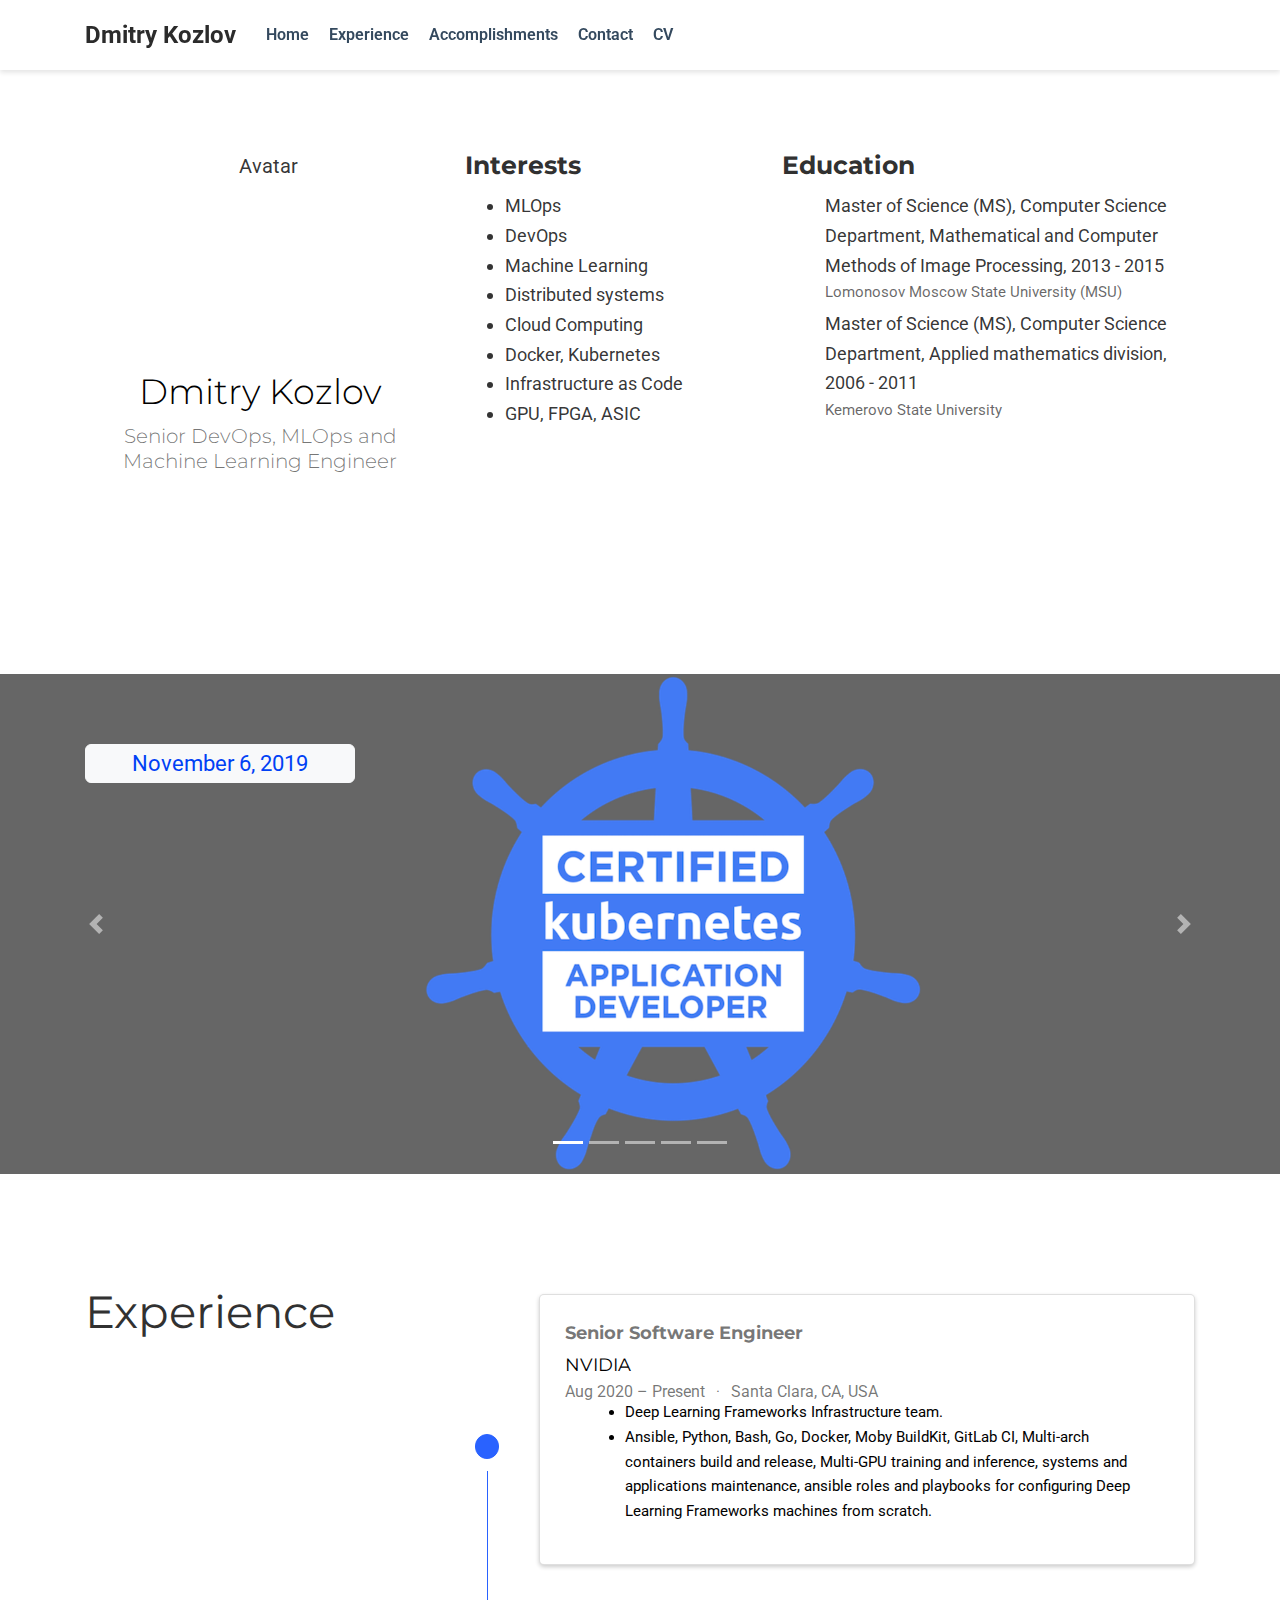
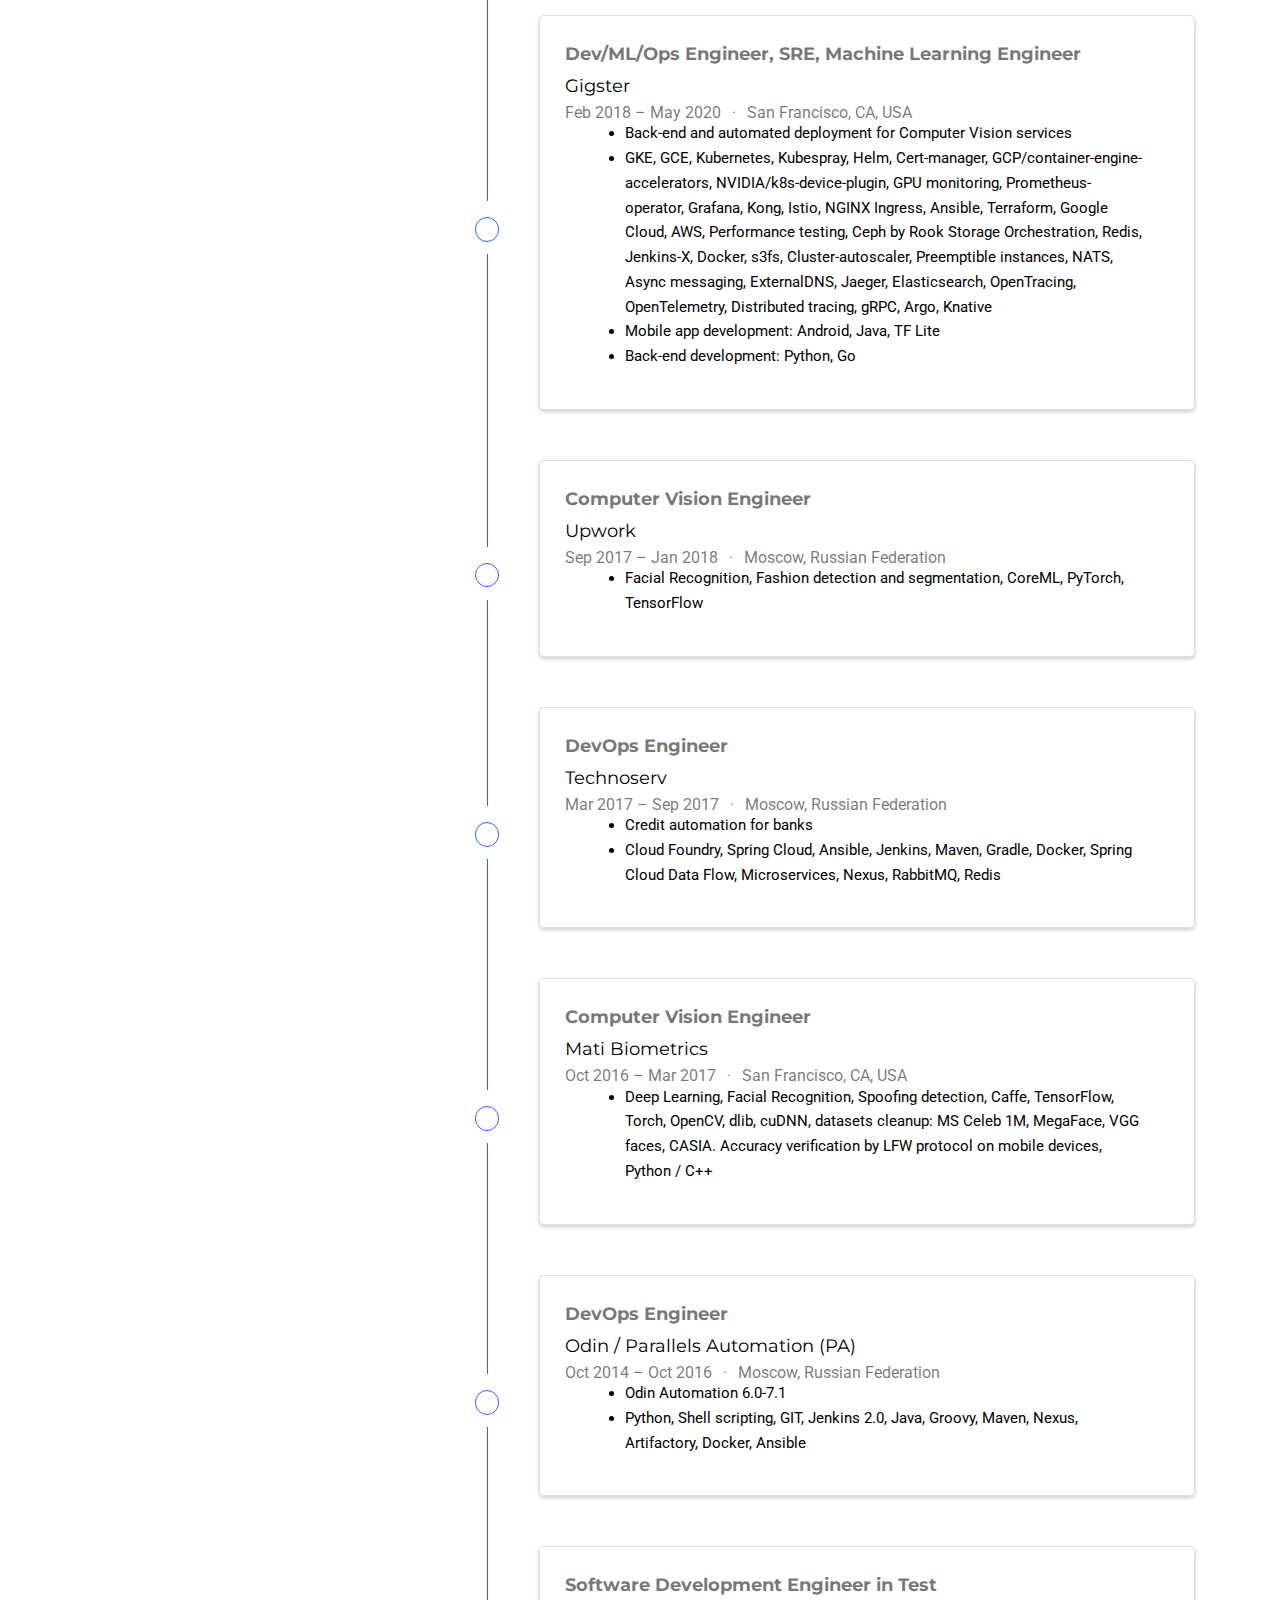
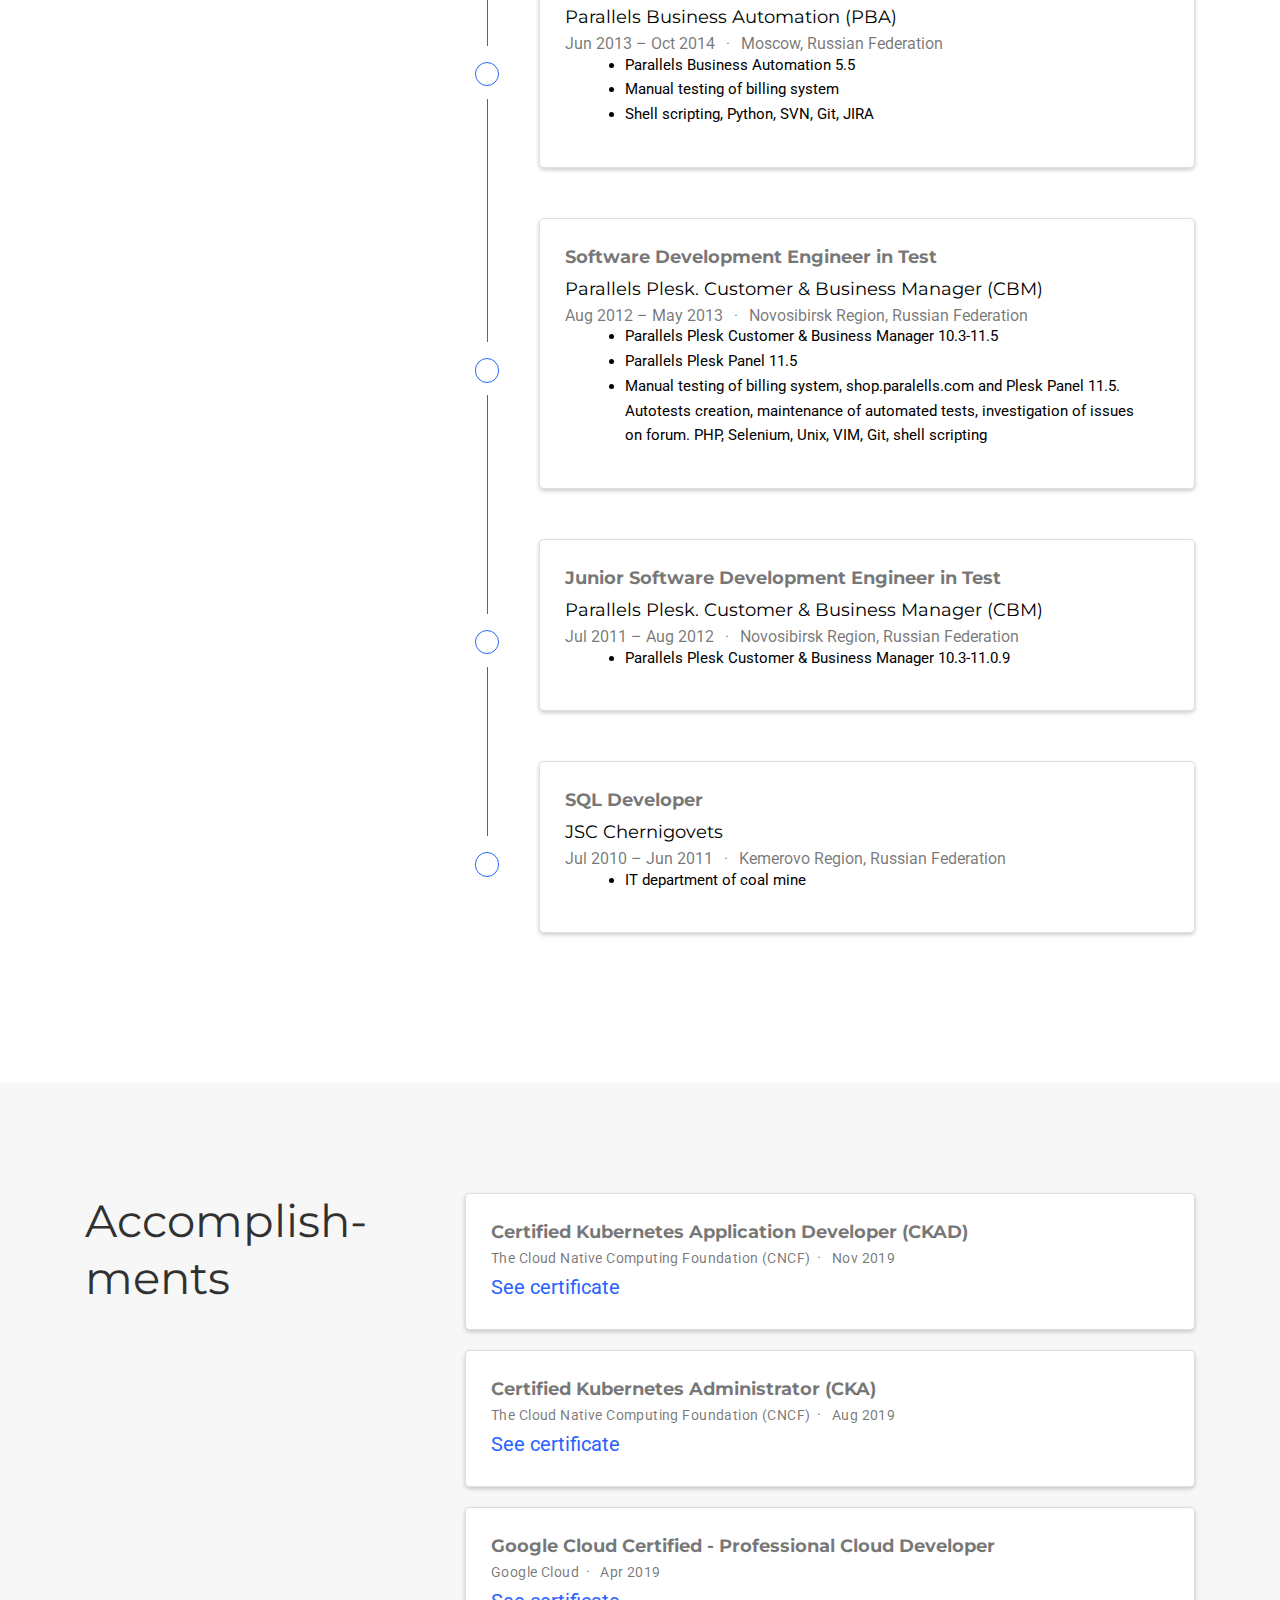
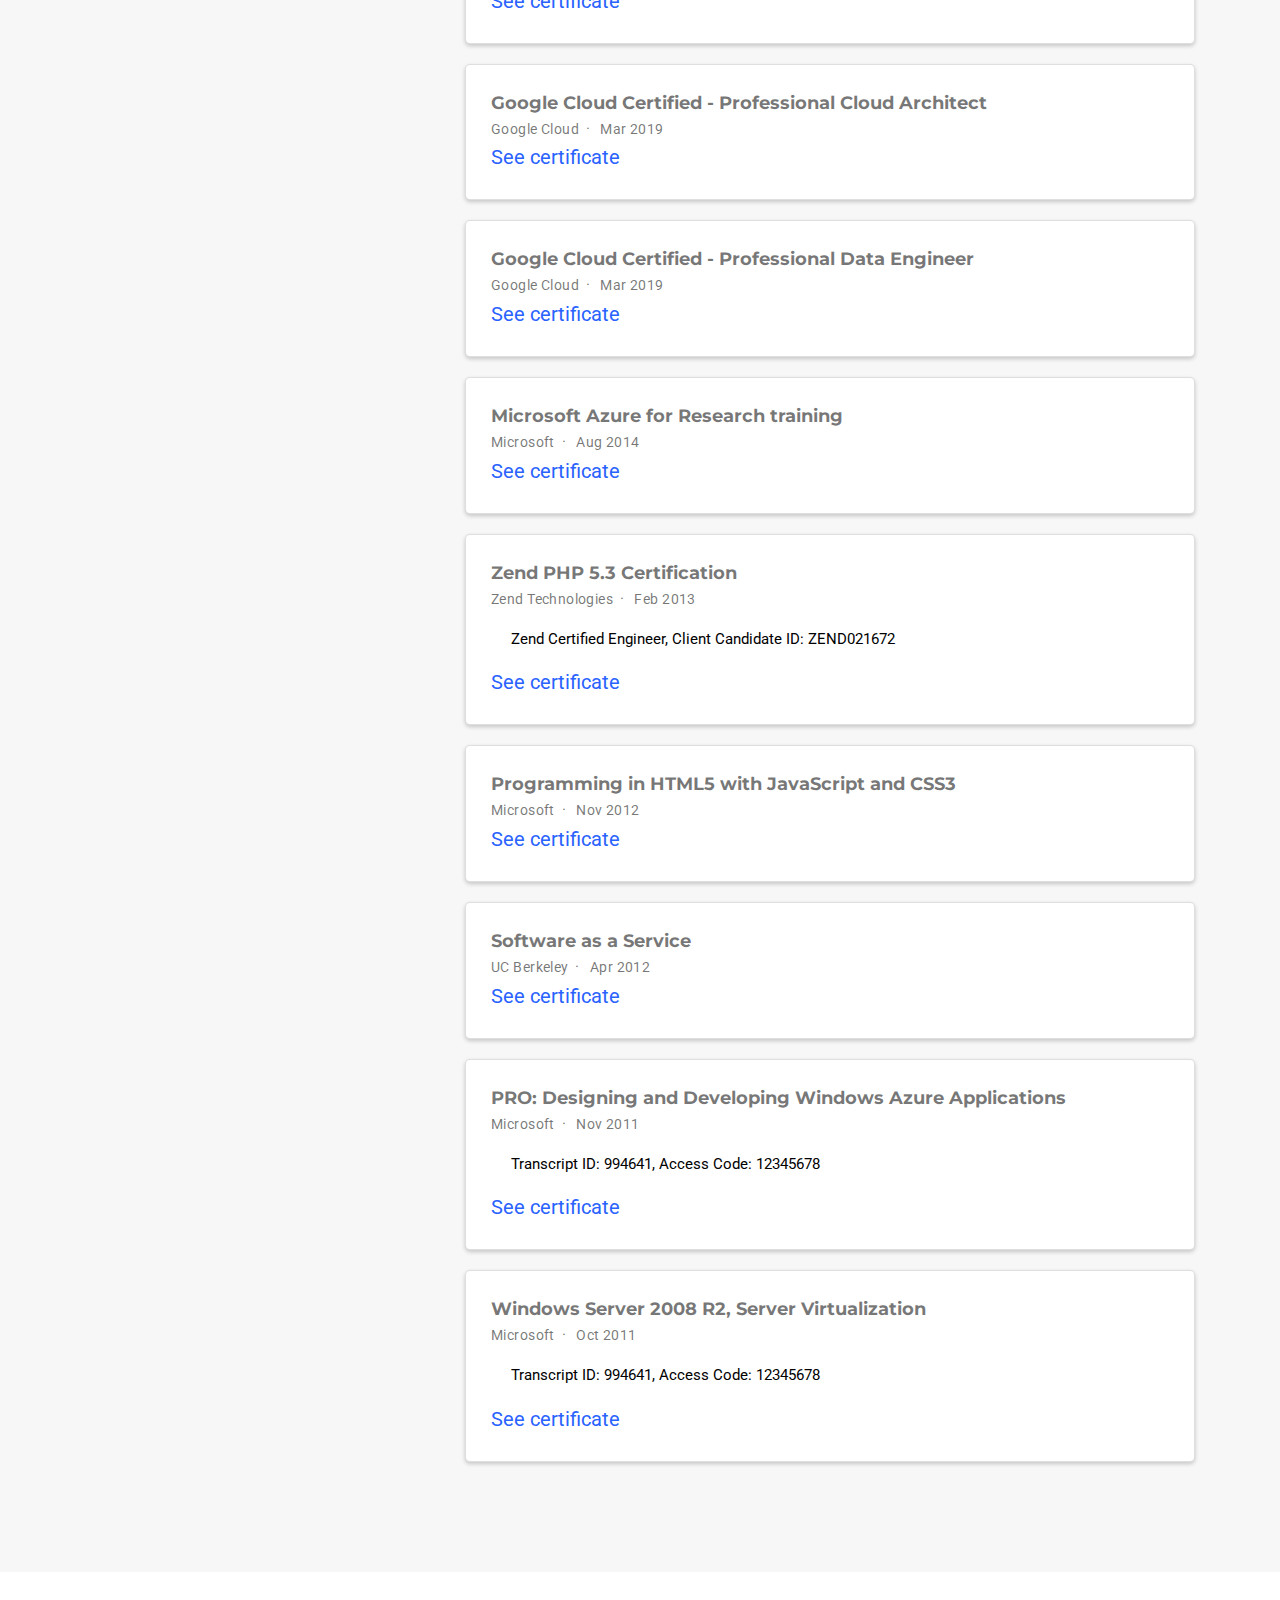
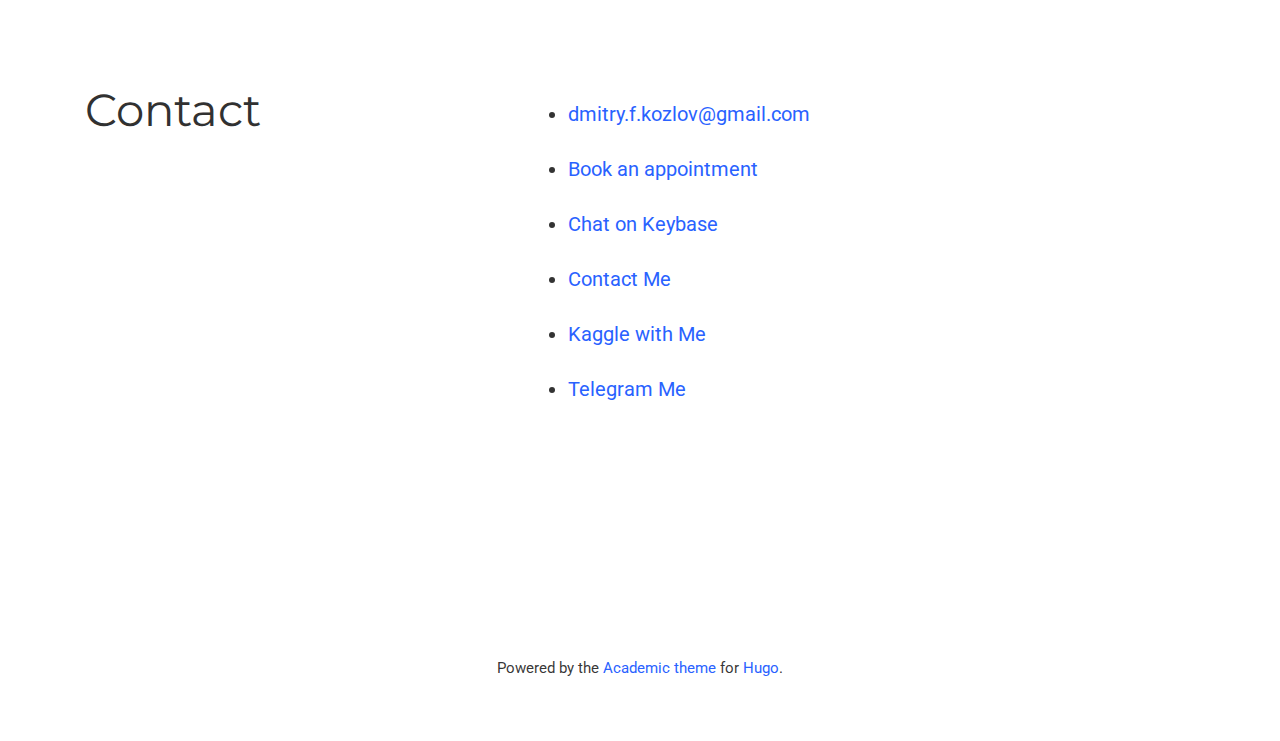
==== index.html @ 2c5ce36e "update experience" ====
<!DOCTYPE html>
<html lang="en-us">

<head>

  <meta charset="utf-8">
  <meta name="viewport" content="width=device-width, initial-scale=1">
  <meta http-equiv="X-UA-Compatible" content="IE=edge">
  <meta name="generator" content="Source Themes Academic 4.3.1">

  

  
  
  
  
  
    
    
    
  
  

  <meta name="author" content="Dmitry Kozlov">

  
  
  
    
  
  <meta name="description" content="Senior DevOps, MLOps and Machine Learning Engineer">

  
  <link rel="alternate" hreflang="en-us" href="/">

  


  

  
  
  
  <meta name="theme-color" content="#2962ff">
  

  
  
  
  
    
    <link rel="stylesheet" href="https://cdnjs.cloudflare.com/ajax/libs/academicons/1.8.6/css/academicons.min.css" integrity="sha256-uFVgMKfistnJAfoCUQigIl+JfUaP47GrRKjf6CTPVmw=" crossorigin="anonymous">
    <link rel="stylesheet" href="https://use.fontawesome.com/releases/v5.6.0/css/all.css" integrity="sha384-aOkxzJ5uQz7WBObEZcHvV5JvRW3TUc2rNPA7pe3AwnsUohiw1Vj2Rgx2KSOkF5+h" crossorigin="anonymous">
    <link rel="stylesheet" href="https://cdnjs.cloudflare.com/ajax/libs/fancybox/3.2.5/jquery.fancybox.min.css" integrity="sha256-ygkqlh3CYSUri3LhQxzdcm0n1EQvH2Y+U5S2idbLtxs=" crossorigin="anonymous">

    
    
    
      
    
    
      
      
        
          <link rel="stylesheet" href="https://cdnjs.cloudflare.com/ajax/libs/highlight.js/9.15.6/styles/github.min.css" crossorigin="anonymous" title="hl-light">
          <link rel="stylesheet" href="https://cdnjs.cloudflare.com/ajax/libs/highlight.js/9.15.6/styles/dracula.min.css" crossorigin="anonymous" title="hl-dark" disabled>
        
      
    

    

    

  

  
  
  <link rel="stylesheet" href="//fonts.googleapis.com/css?family=Montserrat:400,700|Roboto:400,400italic,700|Roboto+Mono">
  

  
  
  
  <link rel="stylesheet" href="/css/academic.min.89663406c3153feaf3899466449f4a3c.css">

  

  
  
    <script>
      window.ga=window.ga||function(){(ga.q=ga.q||[]).push(arguments)};ga.l=+new Date;
      ga('create', 'UA-31383677-1', 'auto');
      
      ga('require', 'eventTracker');
      ga('require', 'outboundLinkTracker');
      ga('require', 'urlChangeTracker');
      ga('send', 'pageview');
    </script>
    <script async src="//www.google-analytics.com/analytics.js"></script>
    
    <script async src="https://cdnjs.cloudflare.com/ajax/libs/autotrack/2.4.1/autotrack.js" integrity="sha512-HUmooslVKj4m6OBu0OgzjXXr+QuFYy/k7eLI5jdeEy/F4RSgMn6XRWRGkFi5IFaFgy7uFTkegp3Z0XnJf3Jq+g==" crossorigin="anonymous"></script>
    
  
  

  
  <link rel="alternate" href="/index.xml" type="application/rss+xml" title="Dmitry Kozlov">
  <link rel="feed" href="/index.xml" type="application/rss+xml" title="Dmitry Kozlov">
  

  <link rel="manifest" href="/site.webmanifest">
  <link rel="icon" type="image/png" href="/img/icon.png">
  <link rel="apple-touch-icon" type="image/png" href="/img/icon-192.png">

  <link rel="canonical" href="/">

  
  
  
  
    
    
  
  <meta property="twitter:card" content="summary">
  
  <meta property="og:site_name" content="Dmitry Kozlov">
  <meta property="og:url" content="/">
  <meta property="og:title" content="Dmitry Kozlov">
  <meta property="og:description" content="Senior DevOps, MLOps and Machine Learning Engineer"><meta property="og:image" content="/img/icon-192.png">
  <meta property="og:locale" content="en-us">
  
  
  

  


  





  <title>Dmitry Kozlov</title>

</head>


<body id="top" data-spy="scroll" data-target="#navbar-main" data-offset="71" >

  <aside class="search-results" id="search">
  <div class="container">
    <section class="search-header">

      <div class="row no-gutters justify-content-between mb-3">
        <div class="col-6">
          <h1>Search</h1>
        </div>
        <div class="col-6 col-search-close">
          <a class="js-search" href="#"><i class="fas fa-times-circle text-muted" aria-hidden="true"></i></a>
        </div>
      </div>

      <div id="search-box">
        
        
        
      </div>

    </section>
    <section class="section-search-results">

      <div id="search-hits">
        
      </div>

    </section>
  </div>
</aside>


  
<nav class="navbar navbar-light fixed-top navbar-expand-lg py-0" id="navbar-main">
  <div class="container">

    
      <a class="navbar-brand" href="/">Dmitry Kozlov</a>
      
      <button type="button" class="navbar-toggler" data-toggle="collapse"
              data-target="#navbar" aria-controls="navbar" aria-expanded="false" aria-label="Toggle navigation">
        <span><i class="fas fa-bars"></i></span>
      </button>
      

    
    <div class="collapse navbar-collapse" id="navbar">

      
      
      <ul class="navbar-nav mr-auto">
        

        

        
        
        
          
        

        
        
        
        
        
        
          
          
          
            
          
          
        

        <li class="nav-item">
          <a class="nav-link " href="/#about" data-target="#about">
            
            <span>Home</span>
            
          </a>
        </li>

        
        

        

        
        
        
          
        

        
        
        
        
        
        
          
          
          
            
          
          
        

        <li class="nav-item">
          <a class="nav-link " href="/#experience" data-target="#experience">
            
            <span>Experience</span>
            
          </a>
        </li>

        
        

        

        
        
        
          
        

        
        
        
        
        
        
          
          
          
            
          
          
        

        <li class="nav-item">
          <a class="nav-link " href="/#accomplishments" data-target="#accomplishments">
            
            <span>Accomplishments</span>
            
          </a>
        </li>

        
        

        

        
        
        
          
        

        
        
        
        
        
        
          
          
          
            
          
          
        

        <li class="nav-item">
          <a class="nav-link " href="/#contact" data-target="#contact">
            
            <span>Contact</span>
            
          </a>
        </li>

        
        

        

        
        
        
          
            
          
        

        
        
        
        
        
        

        <li class="nav-item">
          <a class="nav-link " href="https://www.dropbox.com/s/uanohlviwzz3nmw/Curriculum%20Vitae.docx?dl=0" target="_blank" rel="noopener">
            
            <span>CV</span>
            
          </a>
        </li>

        
        

      
      </ul>
      <ul class="navbar-nav ml-auto">
      

        

        

        

        
        <li class="nav-item">
          <a class="nav-link js-dark-toggle" href="#"><i class="fas fa-moon" aria-hidden="true"></i></a>
        </li>
        

      </ul>

    </div>
  </div>
</nav>


  


<span class="js-widget-page d-none"></span>




  







  
  
  

  

  

  

  

  

  
  

  
  
  

  
  
  
  
  

  
  

  <section id="about" class="home-section wg-about   "  >
    <div class="container">
      




  









<div class="row" itemprop="author" itemscope itemtype="http://schema.org/Person" itemref="person-email">
  <div class="col-12 col-lg-4">
    <div id="profile">

      
      
      <img class="portrait" src="/authors/admin/avatar_hufc3084ccb0b63d8af56f1a48c1be63af_951523_250x250_fill_q90_lanczos_center.jpg" itemprop="image" alt="Avatar">
      

      <div class="portrait-title">
        <h2 itemprop="name">Dmitry Kozlov</h2>
        <h3 itemprop="jobTitle">Senior DevOps, MLOps and Machine Learning Engineer</h3>

        
        <h3 itemprop="worksFor" itemscope itemtype="http://schema.org/Organization">
          
          <span itemprop="name"></span>
          
        </h3>
        
      </div>

      <link itemprop="url" href="">

      <ul class="network-icon" aria-hidden="true">
        
        
        
        
          
        
        
        
        
        
        <li>
          <a itemprop="sameAs" href="mailto:dmitry.f.kozlov@gmail.com" >
            <i class="fas fa-envelope big-icon"></i>
          </a>
        </li>
        
        
        
        
          
        
        
        
        
        
          
        
        <li>
          <a itemprop="sameAs" href="https://www.linkedin.com/in/dfkozlov" target="_blank" rel="noopener">
            <i class="fab fa-linkedin big-icon"></i>
          </a>
        </li>
        
        
        
        
          
        
        
        
        
        
          
        
        <li>
          <a itemprop="sameAs" href="https://www.kaggle.com/dkozlov" target="_blank" rel="noopener">
            <i class="fab fa-kaggle big-icon"></i>
          </a>
        </li>
        
        
        
        
          
        
        
        
        
        
          
        
        <li>
          <a itemprop="sameAs" href="https://github.com/dkozlov" target="_blank" rel="noopener">
            <i class="fab fa-github big-icon"></i>
          </a>
        </li>
        
      </ul>

    </div>
  </div>
  <div class="col-12 col-lg-8" itemprop="description">

    
    

    

    <div class="row">

      
      <div class="col-md-5">
        <h3>Interests</h3>
        <ul class="ul-interests">
          
          <li>MLOps</li>
          
          <li>DevOps</li>
          
          <li>Machine Learning</li>
          
          <li>Distributed systems</li>
          
          <li>Cloud Computing</li>
          
          <li>Docker, Kubernetes</li>
          
          <li>Infrastructure as Code</li>
          
          <li>GPU, FPGA, ASIC</li>
          
        </ul>
      </div>
      

      
      <div class="col-md-7">
        <h3>Education</h3>
        <ul class="ul-edu fa-ul">
          
          <li>
            <i class="fa-li fas fa-graduation-cap"></i>
            <div class="description">
              <p class="course">Master of Science (MS), Computer Science Department, Mathematical and Computer Methods of Image Processing, 2013 - 2015</p>
              <p class="institution">Lomonosov Moscow State University (MSU)</p>
            </div>
          </li>
          
          <li>
            <i class="fa-li fas fa-graduation-cap"></i>
            <div class="description">
              <p class="course">Master of Science (MS), Computer Science Department, Applied mathematics division, 2006 - 2011</p>
              <p class="institution">Kemerovo State University</p>
            </div>
          </li>
          
        </ul>
      </div>
      

    </div>
  </div>
</div>

    </div>
  </section>

  
  
  

  

  

  

  

  

  
  

  
  
  

  
  
  
  
  

  
  
    
    
    
  

  <section id="slider" class="home-section wg-slider    carousel slide"  data-ride="carousel" data-interval="10000">
    
      




<ol class="carousel-indicators">
  
  <li data-target="#slider" data-slide-to="0" class="active"></li>
  
  <li data-target="#slider" data-slide-to="1" ></li>
  
  <li data-target="#slider" data-slide-to="2" ></li>
  
  <li data-target="#slider" data-slide-to="3" ></li>
  
  <li data-target="#slider" data-slide-to="4" ></li>
  
</ol>


<div class="carousel-inner">
  
  <div class="wg-hero dark carousel-item active" style="height: 500px;
    
    background-color: #666;
    
    
    background-image:
    
    url('/img/logo_ckad.png');
    
    ;">
    <div class="container" style="text-align: left;">
        <h1 class="hero-title" itemprop="headline">
          
        </h1>

        

        
        
        
          
        
      
        <p>
          <a href="https://www.dropbox.com/s/iaoe1abzzav3evy/CKAD_Certificate.pdf?dl=0" target="_blank" class="btn btn-light btn-lg">November 6, 2019</a>
        </p>
      </div>
  </div>
  
  <div class="wg-hero dark carousel-item" style="height: 500px;
    
    background-color: #666;
    
    
    background-image:
    
    url('/img/logo_cka.png');
    
    ;">
    <div class="container" style="text-align: left;">
        <h1 class="hero-title" itemprop="headline">
          
        </h1>

        

        
        
        
          
        
      
        <p>
          <a href="https://www.dropbox.com/s/xumg3j7yw1hwy6w/CKA_Certificate.pdf?dl=0" target="_blank" class="btn btn-light btn-lg">August 21, 2019</a>
        </p>
      </div>
  </div>
  
  <div class="wg-hero dark carousel-item" style="height: 500px;
    
    background-color: #666;
    
    
    background-image:
    
    url('/img/1521044380812.png');
    
    ;">
    <div class="container" style="text-align: left;">
        <h1 class="hero-title" itemprop="headline">
          
        </h1>

        

        
        
        
          
        
      
        <p>
          <a href="https://www.credential.net/zpwn1gva" target="_blank" class="btn btn-light btn-lg"><i class="fab fa-google" style="padding-right: 10px;"></i>March 22, 2019</a>
        </p>
      </div>
  </div>
  
  <div class="wg-hero dark carousel-item" style="height: 500px;
    
    background-color: #666;
    
    
    background-image:
    
    url('/img/1521043927706.png');
    
    ;">
    <div class="container" style="text-align: left;">
        <h1 class="hero-title" itemprop="headline">
          
        </h1>

        

        
        
        
          
        
      
        <p>
          <a href="https://www.credential.net/9pef89fm" target="_blank" class="btn btn-light btn-lg"><i class="fab fa-google" style="padding-right: 10px;"></i>March 12, 2019</a>
        </p>
      </div>
  </div>
  
  <div class="wg-hero dark carousel-item" style="height: 500px;
    
    background-color: #666;
    
    
    background-image:
    
    url('/img/1548352102758.png');
    
    ;">
    <div class="container" style="text-align: left;">
        <h1 class="hero-title" itemprop="headline">
          
        </h1>

        

        
        
        
          
        
      
        <p>
          <a href="https://www.credential.net/yts3itxp" target="_blank" class="btn btn-light btn-lg"><i class="fab fa-google" style="padding-right: 10px;"></i>April 22, 2019</a>
        </p>
      </div>
  </div>
  
</div>


<a class="carousel-control-prev" href="#slider" data-slide="prev">
  <span class="carousel-control-prev-icon"></span>
  <span class="sr-only">Previous</span>
</a>
<a class="carousel-control-next" href="#slider" data-slide="next">
  <span class="carousel-control-next-icon"></span>
  <span class="sr-only">Next</span>
</a>

    
  </section>

  
  
  

  

  

  

  

  

  
  

  
  
  

  
  
  
  
  

  
  

  <section id="experience" class="home-section wg-experience   "  >
    <div class="container">
      



<div class="row">
  <div class="col-12 col-lg-4 section-heading">
    <h1>Experience</h1>
    
  </div>
  <div class="col-12 col-lg-8">
    

    
    
    
    <div class="row experience">
      
      <div class="col-auto text-center flex-column d-none d-sm-flex">
        <div class="row h-50">
          <div class="col ">&nbsp;</div>
          <div class="col">&nbsp;</div>
        </div>
        <div class="m-2">
          <span class="badge badge-pill border exp-fill">&nbsp;</span>
        </div>
        <div class="row h-50">
          <div class="col border-right">&nbsp;</div>
          <div class="col">&nbsp;</div>
        </div>
      </div>
      
      <div class="col py-2">
        <div class="card">
          <div class="card-body">
            <h4 class="card-title exp-title text-muted mt-0 mb-1">Senior Software Engineer</h4>
            <h4 class="card-title exp-company text-muted my-0"><a href="https://nvidia.com" target="_blank" rel="noopener">NVIDIA</a></h4>
            <div class="text-muted exp-meta">
              Aug 2020 –
              
                Present
              
              
                <span class="middot-divider"></span>
                <span>Santa Clara, CA, USA</span>
              
            </div>
            <div class="card-text"><ul>
<li>Deep Learning Frameworks Infrastructure team.</li>
<li>Ansible, Python, Bash, Go, Docker, Moby BuildKit, GitLab CI, Multi-arch containers build and release, Multi-GPU training and inference, systems and applications maintenance, ansible roles and playbooks for configuring Deep Learning Frameworks machines from scratch.</li>
</ul>
</div>
          </div>
        </div>
      </div>
    </div>
    
    <div class="row experience">
      
      <div class="col-auto text-center flex-column d-none d-sm-flex">
        <div class="row h-50">
          <div class="col border-right">&nbsp;</div>
          <div class="col">&nbsp;</div>
        </div>
        <div class="m-2">
          <span class="badge badge-pill border ">&nbsp;</span>
        </div>
        <div class="row h-50">
          <div class="col border-right">&nbsp;</div>
          <div class="col">&nbsp;</div>
        </div>
      </div>
      
      <div class="col py-2">
        <div class="card">
          <div class="card-body">
            <h4 class="card-title exp-title text-muted mt-0 mb-1">Dev/ML/Ops Engineer, SRE, Machine Learning Engineer</h4>
            <h4 class="card-title exp-company text-muted my-0"><a href="https://gigster.com" target="_blank" rel="noopener">Gigster</a></h4>
            <div class="text-muted exp-meta">
              Feb 2018 –
              
                May 2020
              
              
                <span class="middot-divider"></span>
                <span>San Francisco, CA, USA</span>
              
            </div>
            <div class="card-text"><ul>
<li>Back-end and automated deployment for Computer Vision services</li>
<li>GKE, GCE, Kubernetes, Kubespray, Helm, Cert-manager, GCP/container-engine-accelerators, NVIDIA/k8s-device-plugin, GPU monitoring, Prometheus-operator, Grafana, Kong, Istio, NGINX Ingress, Ansible, Terraform, Google Cloud, AWS, Performance testing, Ceph by Rook Storage Orchestration, Redis, Jenkins-X, Docker, s3fs, Cluster-autoscaler, Preemptible instances, NATS, Async messaging, ExternalDNS, Jaeger, Elasticsearch, OpenTracing, OpenTelemetry, Distributed tracing, gRPC, Argo, Knative</li>
<li>Mobile app development: Android, Java, TF Lite</li>
<li>Back-end development: Python, Go</li>
</ul>
</div>
          </div>
        </div>
      </div>
    </div>
    
    <div class="row experience">
      
      <div class="col-auto text-center flex-column d-none d-sm-flex">
        <div class="row h-50">
          <div class="col border-right">&nbsp;</div>
          <div class="col">&nbsp;</div>
        </div>
        <div class="m-2">
          <span class="badge badge-pill border ">&nbsp;</span>
        </div>
        <div class="row h-50">
          <div class="col border-right">&nbsp;</div>
          <div class="col">&nbsp;</div>
        </div>
      </div>
      
      <div class="col py-2">
        <div class="card">
          <div class="card-body">
            <h4 class="card-title exp-title text-muted mt-0 mb-1">Computer Vision Engineer</h4>
            <h4 class="card-title exp-company text-muted my-0"><a href="https://upwork.com" target="_blank" rel="noopener">Upwork</a></h4>
            <div class="text-muted exp-meta">
              Sep 2017 –
              
                Jan 2018
              
              
                <span class="middot-divider"></span>
                <span>Moscow, Russian Federation</span>
              
            </div>
            <div class="card-text"><ul>
<li>Facial Recognition, Fashion detection and segmentation, CoreML, PyTorch, TensorFlow</li>
</ul>
</div>
          </div>
        </div>
      </div>
    </div>
    
    <div class="row experience">
      
      <div class="col-auto text-center flex-column d-none d-sm-flex">
        <div class="row h-50">
          <div class="col border-right">&nbsp;</div>
          <div class="col">&nbsp;</div>
        </div>
        <div class="m-2">
          <span class="badge badge-pill border ">&nbsp;</span>
        </div>
        <div class="row h-50">
          <div class="col border-right">&nbsp;</div>
          <div class="col">&nbsp;</div>
        </div>
      </div>
      
      <div class="col py-2">
        <div class="card">
          <div class="card-body">
            <h4 class="card-title exp-title text-muted mt-0 mb-1">DevOps Engineer</h4>
            <h4 class="card-title exp-company text-muted my-0"><a href="https://technoserv.com" target="_blank" rel="noopener">Technoserv</a></h4>
            <div class="text-muted exp-meta">
              Mar 2017 –
              
                Sep 2017
              
              
                <span class="middot-divider"></span>
                <span>Moscow, Russian Federation</span>
              
            </div>
            <div class="card-text"><ul>
<li>Credit automation for banks</li>
<li>Cloud Foundry, Spring Cloud, Ansible, Jenkins, Maven, Gradle, Docker, Spring Cloud Data Flow, Microservices, Nexus, RabbitMQ, Redis</li>
</ul>
</div>
          </div>
        </div>
      </div>
    </div>
    
    <div class="row experience">
      
      <div class="col-auto text-center flex-column d-none d-sm-flex">
        <div class="row h-50">
          <div class="col border-right">&nbsp;</div>
          <div class="col">&nbsp;</div>
        </div>
        <div class="m-2">
          <span class="badge badge-pill border ">&nbsp;</span>
        </div>
        <div class="row h-50">
          <div class="col border-right">&nbsp;</div>
          <div class="col">&nbsp;</div>
        </div>
      </div>
      
      <div class="col py-2">
        <div class="card">
          <div class="card-body">
            <h4 class="card-title exp-title text-muted mt-0 mb-1">Computer Vision Engineer</h4>
            <h4 class="card-title exp-company text-muted my-0"><a href="https://getmati.com" target="_blank" rel="noopener">Mati Biometrics</a></h4>
            <div class="text-muted exp-meta">
              Oct 2016 –
              
                Mar 2017
              
              
                <span class="middot-divider"></span>
                <span>San Francisco, CA, USA</span>
              
            </div>
            <div class="card-text"><ul>
<li>Deep Learning, Facial Recognition, Spoofing detection, Caffe, TensorFlow, Torch, OpenCV, dlib, cuDNN, datasets cleanup: MS Celeb 1M, MegaFace, VGG faces, CASIA. Accuracy verification by LFW protocol on mobile devices, Python / C++</li>
</ul>
</div>
          </div>
        </div>
      </div>
    </div>
    
    <div class="row experience">
      
      <div class="col-auto text-center flex-column d-none d-sm-flex">
        <div class="row h-50">
          <div class="col border-right">&nbsp;</div>
          <div class="col">&nbsp;</div>
        </div>
        <div class="m-2">
          <span class="badge badge-pill border ">&nbsp;</span>
        </div>
        <div class="row h-50">
          <div class="col border-right">&nbsp;</div>
          <div class="col">&nbsp;</div>
        </div>
      </div>
      
      <div class="col py-2">
        <div class="card">
          <div class="card-body">
            <h4 class="card-title exp-title text-muted mt-0 mb-1">DevOps Engineer</h4>
            <h4 class="card-title exp-company text-muted my-0"><a href="https://www.cloudblue.com/odin/" target="_blank" rel="noopener">Odin / Parallels Automation (PA)</a></h4>
            <div class="text-muted exp-meta">
              Oct 2014 –
              
                Oct 2016
              
              
                <span class="middot-divider"></span>
                <span>Moscow, Russian Federation</span>
              
            </div>
            <div class="card-text"><ul>
<li>Odin Automation 6.0-7.1</li>
<li>Python, Shell scripting, GIT, Jenkins 2.0, Java, Groovy, Maven, Nexus, Artifactory, Docker, Ansible</li>
</ul>
</div>
          </div>
        </div>
      </div>
    </div>
    
    <div class="row experience">
      
      <div class="col-auto text-center flex-column d-none d-sm-flex">
        <div class="row h-50">
          <div class="col border-right">&nbsp;</div>
          <div class="col">&nbsp;</div>
        </div>
        <div class="m-2">
          <span class="badge badge-pill border ">&nbsp;</span>
        </div>
        <div class="row h-50">
          <div class="col border-right">&nbsp;</div>
          <div class="col">&nbsp;</div>
        </div>
      </div>
      
      <div class="col py-2">
        <div class="card">
          <div class="card-body">
            <h4 class="card-title exp-title text-muted mt-0 mb-1">Software Development Engineer in Test</h4>
            <h4 class="card-title exp-company text-muted my-0"><a href="https://www.parallels.com" target="_blank" rel="noopener">Parallels Business Automation (PBA)</a></h4>
            <div class="text-muted exp-meta">
              Jun 2013 –
              
                Oct 2014
              
              
                <span class="middot-divider"></span>
                <span>Moscow, Russian Federation</span>
              
            </div>
            <div class="card-text"><ul>
<li>Parallels Business Automation 5.5</li>
<li>Manual testing of billing system</li>
<li>Shell scripting, Python, SVN, Git, JIRA</li>
</ul>
</div>
          </div>
        </div>
      </div>
    </div>
    
    <div class="row experience">
      
      <div class="col-auto text-center flex-column d-none d-sm-flex">
        <div class="row h-50">
          <div class="col border-right">&nbsp;</div>
          <div class="col">&nbsp;</div>
        </div>
        <div class="m-2">
          <span class="badge badge-pill border ">&nbsp;</span>
        </div>
        <div class="row h-50">
          <div class="col border-right">&nbsp;</div>
          <div class="col">&nbsp;</div>
        </div>
      </div>
      
      <div class="col py-2">
        <div class="card">
          <div class="card-body">
            <h4 class="card-title exp-title text-muted mt-0 mb-1">Software Development Engineer in Test</h4>
            <h4 class="card-title exp-company text-muted my-0"><a href="https://www.parallels.com" target="_blank" rel="noopener">Parallels Plesk. Customer &amp; Business Manager (CBM)</a></h4>
            <div class="text-muted exp-meta">
              Aug 2012 –
              
                May 2013
              
              
                <span class="middot-divider"></span>
                <span>Novosibirsk Region, Russian Federation</span>
              
            </div>
            <div class="card-text"><ul>
<li>Parallels Plesk Customer &amp; Business Manager 10.3-11.5</li>
<li>Parallels Plesk Panel 11.5</li>
<li>Manual testing of billing system, shop.paralells.com and Plesk Panel 11.5. Autotests creation, maintenance of automated tests, investigation of issues on forum. PHP, Selenium, Unix, VIM, Git, shell scripting</li>
</ul>
</div>
          </div>
        </div>
      </div>
    </div>
    
    <div class="row experience">
      
      <div class="col-auto text-center flex-column d-none d-sm-flex">
        <div class="row h-50">
          <div class="col border-right">&nbsp;</div>
          <div class="col">&nbsp;</div>
        </div>
        <div class="m-2">
          <span class="badge badge-pill border ">&nbsp;</span>
        </div>
        <div class="row h-50">
          <div class="col border-right">&nbsp;</div>
          <div class="col">&nbsp;</div>
        </div>
      </div>
      
      <div class="col py-2">
        <div class="card">
          <div class="card-body">
            <h4 class="card-title exp-title text-muted mt-0 mb-1">Junior Software Development Engineer in Test</h4>
            <h4 class="card-title exp-company text-muted my-0"><a href="https://www.plesk.com/" target="_blank" rel="noopener">Parallels Plesk. Customer &amp; Business Manager (CBM)</a></h4>
            <div class="text-muted exp-meta">
              Jul 2011 –
              
                Aug 2012
              
              
                <span class="middot-divider"></span>
                <span>Novosibirsk Region, Russian Federation</span>
              
            </div>
            <div class="card-text"><ul>
<li>Parallels Plesk Customer &amp; Business Manager 10.3-11.0.9</li>
</ul>
</div>
          </div>
        </div>
      </div>
    </div>
    
    <div class="row experience">
      
      <div class="col-auto text-center flex-column d-none d-sm-flex">
        <div class="row h-50">
          <div class="col border-right">&nbsp;</div>
          <div class="col">&nbsp;</div>
        </div>
        <div class="m-2">
          <span class="badge badge-pill border ">&nbsp;</span>
        </div>
        <div class="row h-50">
          <div class="col ">&nbsp;</div>
          <div class="col">&nbsp;</div>
        </div>
      </div>
      
      <div class="col py-2">
        <div class="card">
          <div class="card-body">
            <h4 class="card-title exp-title text-muted mt-0 mb-1">SQL Developer</h4>
            <h4 class="card-title exp-company text-muted my-0"><a href="http://sds-ugol.ru" target="_blank" rel="noopener">JSC Chernigovets</a></h4>
            <div class="text-muted exp-meta">
              Jul 2010 –
              
                Jun 2011
              
              
                <span class="middot-divider"></span>
                <span>Kemerovo Region, Russian Federation</span>
              
            </div>
            <div class="card-text"><ul>
<li>IT department of coal mine</li>
</ul>
</div>
          </div>
        </div>
      </div>
    </div>
    
    
  </div>
</div>

    </div>
  </section>

  
  
  

  

  

  

  

  

  
  

  
  
  

  
  
  
  
  

  
  

  <section id="accomplishments" class="home-section wg-accomplishments   "  >
    <div class="container">
      



<div class="row">
  <div class="col-12 col-lg-4 section-heading">
    <h1>Accomplish­ments</h1>
    
  </div>
  <div class="col-12 col-lg-8">
    

    
    
      <div class="card experience course">
        <div class="card-body"><a href="https://training.linuxfoundation.org/certification/certified-kubernetes-application-developer-ckad/" target="_blank" rel="noopener"><h4 class="card-title exp-title text-muted my-0">Certified Kubernetes Application Developer (CKAD)</h4></a><div class="card-subtitle my-0 article-metadata"><a href="https://www.cncf.io" target="_blank" rel="noopener">The Cloud Native Computing Foundation (CNCF)</a><span class="middot-divider"></span>

            Nov 2019
            
          </div>

          

          
            <a class="card-link" href="https://www.youracclaim.com/badges/446400b6-9f4b-4aa5-ac9c-2ee7e31dad13" target="_blank" rel="noopener">
              See certificate
            </a>
          
        </div>
      </div>
    
      <div class="card experience course">
        <div class="card-body"><a href="https://training.linuxfoundation.org/certification/certified-kubernetes-administrator-cka" target="_blank" rel="noopener"><h4 class="card-title exp-title text-muted my-0">Certified Kubernetes Administrator (CKA)</h4></a><div class="card-subtitle my-0 article-metadata"><a href="https://www.cncf.io" target="_blank" rel="noopener">The Cloud Native Computing Foundation (CNCF)</a><span class="middot-divider"></span>

            Aug 2019
            
          </div>

          

          
            <a class="card-link" href="https://www.youracclaim.com/badges/deec8439-5ebd-4af1-84a5-977e3decb509" target="_blank" rel="noopener">
              See certificate
            </a>
          
        </div>
      </div>
    
      <div class="card experience course">
        <div class="card-body"><a href="https://cloud.google.com/certification/cloud-developer" target="_blank" rel="noopener"><h4 class="card-title exp-title text-muted my-0">Google Cloud Certified - Professional Cloud Developer</h4></a><div class="card-subtitle my-0 article-metadata"><a href="https://cloud.google.com/certification" target="_blank" rel="noopener">Google Cloud</a><span class="middot-divider"></span>

            Apr 2019
            
          </div>

          

          
            <a class="card-link" href="https://www.credential.net/yts3itxp" target="_blank" rel="noopener">
              See certificate
            </a>
          
        </div>
      </div>
    
      <div class="card experience course">
        <div class="card-body"><a href="https://cloud.google.com/certification/cloud-architect" target="_blank" rel="noopener"><h4 class="card-title exp-title text-muted my-0">Google Cloud Certified - Professional Cloud Architect</h4></a><div class="card-subtitle my-0 article-metadata"><a href="https://cloud.google.com/certification/" target="_blank" rel="noopener">Google Cloud</a><span class="middot-divider"></span>

            Mar 2019
            
          </div>

          

          
            <a class="card-link" href="https://www.credential.net/zpwn1gva" target="_blank" rel="noopener">
              See certificate
            </a>
          
        </div>
      </div>
    
      <div class="card experience course">
        <div class="card-body"><a href="https://cloud.google.com/certification/data-engineer" target="_blank" rel="noopener"><h4 class="card-title exp-title text-muted my-0">Google Cloud Certified - Professional Data Engineer</h4></a><div class="card-subtitle my-0 article-metadata"><a href="https://cloud.google.com/certification/" target="_blank" rel="noopener">Google Cloud</a><span class="middot-divider"></span>

            Mar 2019
            
          </div>

          

          
            <a class="card-link" href="https://www.credential.net/9pef89fm" target="_blank" rel="noopener">
              See certificate
            </a>
          
        </div>
      </div>
    
      <div class="card experience course">
        <div class="card-body"><a href="http://research.microsoft.com/en-us/projects/azure/training.aspx" target="_blank" rel="noopener"><h4 class="card-title exp-title text-muted my-0">Microsoft Azure for Research training</h4></a><div class="card-subtitle my-0 article-metadata"><a href="https://microsofot.com" target="_blank" rel="noopener">Microsoft</a><span class="middot-divider"></span>

            Aug 2014
            
          </div>

          

          
            <a class="card-link" href="https://www.dropbox.com/s/mmbp1s9p6c007da/MicrosoftAzureForResearch.jpg?dl=0" target="_blank" rel="noopener">
              See certificate
            </a>
          
        </div>
      </div>
    
      <div class="card experience course">
        <div class="card-body"><a href="http://www.zend.com/en/services/certification" target="_blank" rel="noopener"><h4 class="card-title exp-title text-muted my-0">Zend PHP 5.3 Certification</h4></a><div class="card-subtitle my-0 article-metadata"><a href="http://www.zend.com" target="_blank" rel="noopener">Zend Technologies</a><span class="middot-divider"></span>

            Feb 2013
            
          </div>

          
            <div class="card-text">Zend Certified Engineer, Client Candidate ID: ZEND021672</div>
          

          
            <a class="card-link" href="http://www.zend.com/en/yellow-pages/ZEND021672" target="_blank" rel="noopener">
              See certificate
            </a>
          
        </div>
      </div>
    
      <div class="card experience course">
        <div class="card-body"><a href="https://www.microsoft.com/en-us/learning/exam-70-480.aspx" target="_blank" rel="noopener"><h4 class="card-title exp-title text-muted my-0">Programming in HTML5 with JavaScript and CSS3</h4></a><div class="card-subtitle my-0 article-metadata"><a href="https://microsofot.com" target="_blank" rel="noopener">Microsoft</a><span class="middot-divider"></span>

            Nov 2012
            
          </div>

          

          
            <a class="card-link" href="https://www.youracclaim.com/badges/03b5d7e2-80ee-42aa-83de-0132cb7c7cf3" target="_blank" rel="noopener">
              See certificate
            </a>
          
        </div>
      </div>
    
      <div class="card experience course">
        <div class="card-body"><a href="https://www.classcentral.com/course/coursera-software-as-a-service-305" target="_blank" rel="noopener"><h4 class="card-title exp-title text-muted my-0">Software as a Service</h4></a><div class="card-subtitle my-0 article-metadata"><a href="https://www.berkeley.edu" target="_blank" rel="noopener">UC Berkeley</a><span class="middot-divider"></span>

            Apr 2012
            
          </div>

          

          
            <a class="card-link" href="https://www.dropbox.com/s/3f9k8doabv3edct/CourseraSaas.pdf" target="_blank" rel="noopener">
              See certificate
            </a>
          
        </div>
      </div>
    
      <div class="card experience course">
        <div class="card-body"><h4 class="card-title exp-title text-muted my-0">PRO: Designing and Developing Windows Azure Applications</h4><div class="card-subtitle my-0 article-metadata"><a href="https://microsofot.com" target="_blank" rel="noopener">Microsoft</a><span class="middot-divider"></span>

            Nov 2011
            
          </div>

          
            <div class="card-text">Transcript ID: 994641, Access Code: 12345678</div>
          

          
            <a class="card-link" href="https://mcp.microsoft.com/Anonymous/Transcript" target="_blank" rel="noopener">
              See certificate
            </a>
          
        </div>
      </div>
    
      <div class="card experience course">
        <div class="card-body"><h4 class="card-title exp-title text-muted my-0">Windows Server 2008 R2, Server Virtualization</h4><div class="card-subtitle my-0 article-metadata"><a href="https://microsofot.com" target="_blank" rel="noopener">Microsoft</a><span class="middot-divider"></span>

            Oct 2011
            
          </div>

          
            <div class="card-text">Transcript ID: 994641, Access Code: 12345678</div>
          

          
            <a class="card-link" href="https://mcp.microsoft.com/Anonymous/Transcript" target="_blank" rel="noopener">
              See certificate
            </a>
          
        </div>
      </div>
    
    
  </div>
</div>

    </div>
  </section>

  
  
  

  

  

  

  

  

  
  

  
  
  

  
  
  
  
  

  
  

  <section id="contact" class="home-section wg-contact   "  >
    <div class="container">
      




<div class="row contact-widget">
  <div class="col-12 col-lg-4 section-heading">
    <h1>Contact</h1>
    
  </div>
  <div class="col-12 col-lg-8">
    

    

    <ul class="fa-ul" itemscope>

      
      <li>
        <i class="fa-li fas fa-envelope fa-2x" aria-hidden="true"></i>
        <span id="person-email" itemprop="email"><a href="mailto:dmitry.f.kozlov@gmail.com">dmitry.f.kozlov@gmail.com</a></span>
      </li>
      

      

      

      

      
      <li>
        <i class="fa-li fas fa-calendar-check fa-2x" aria-hidden="true"></i>
        <a href="https://calendly.com/dfkozlov" target="_blank" rel="noopener">Book an appointment</a>
      </li>
      

      
      
      
      
      
        
      
      
      
      
      
        
      
      <li>
        <i class="fa-li fab fa-keybase fa-2x" aria-hidden="true"></i>
        <a href="https://keybase.io/dkozlov" target="_blank" rel="noopener">Chat on Keybase</a>
      </li>
      
      
      
      
        
      
      
      
      
      
        
      
      <li>
        <i class="fa-li fab fa-linkedin fa-2x" aria-hidden="true"></i>
        <a href="https://www.linkedin.com/in/dfkozlov/" target="_blank" rel="noopener">Contact Me</a>
      </li>
      
      
      
      
        
      
      
      
      
      
        
      
      <li>
        <i class="fa-li fab fa-kaggle fa-2x" aria-hidden="true"></i>
        <a href="https://www.kaggle.com/dkozlov/" target="_blank" rel="noopener">Kaggle with Me</a>
      </li>
      
      
      
      
        
      
      
      
      
      
        
      
      <li>
        <i class="fa-li fab fa-telegram fa-2x" aria-hidden="true"></i>
        <a href="https://telegram.me/dfkozlov" target="_blank" rel="noopener">Telegram Me</a>
      </li>
      

    </ul>

    

  </div>
</div>

    </div>
  </section>



      

    
    

    
    
    
      <script src="https://cdnjs.cloudflare.com/ajax/libs/jquery/3.4.1/jquery.min.js" integrity="sha256-CSXorXvZcTkaix6Yvo6HppcZGetbYMGWSFlBw8HfCJo=" crossorigin="anonymous"></script>
      <script src="https://cdnjs.cloudflare.com/ajax/libs/jquery.imagesloaded/4.1.4/imagesloaded.pkgd.min.js" integrity="sha256-lqvxZrPLtfffUl2G/e7szqSvPBILGbwmsGE1MKlOi0Q=" crossorigin="anonymous"></script>
      <script src="https://cdnjs.cloudflare.com/ajax/libs/jquery.isotope/3.0.6/isotope.pkgd.min.js" integrity="sha256-CBrpuqrMhXwcLLUd5tvQ4euBHCdh7wGlDfNz8vbu/iI=" crossorigin="anonymous"></script>
      <script src="https://cdnjs.cloudflare.com/ajax/libs/fancybox/3.2.5/jquery.fancybox.min.js" integrity="sha256-X5PoE3KU5l+JcX+w09p/wHl9AzK333C4hJ2I9S5mD4M=" crossorigin="anonymous"></script>

      

      
        
        <script src="https://cdnjs.cloudflare.com/ajax/libs/highlight.js/9.15.6/highlight.min.js" integrity="sha256-aYTdUrn6Ow1DDgh5JTc3aDGnnju48y/1c8s1dgkYPQ8=" crossorigin="anonymous"></script>
        
      

      
      
    

    
    

    
    
    

    
    
    <script>hljs.initHighlightingOnLoad();</script>
    

    

    
    

    

    
    

    
    

    
    
    
    
    
    
    
    
    
    
    
    
    <script src="/js/academic.min.5d4a46448d9022f241207d1a5defc291.js"></script>

    






  
  <div class="container">
    <footer class="site-footer">
  

  <p class="powered-by">
    

    Powered by the
    <a href="https://sourcethemes.com/academic/" target="_blank" rel="noopener">Academic theme</a> for
    <a href="https://gohugo.io" target="_blank" rel="noopener">Hugo</a>.

    
    <span class="float-right" aria-hidden="true">
      <a href="#" id="back_to_top">
        <span class="button_icon">
          <i class="fas fa-chevron-up fa-2x"></i>
        </span>
      </a>
    </span>
    
  </p>
</footer>

  </div>
  

  
<div id="modal" class="modal fade" role="dialog">
  <div class="modal-dialog">
    <div class="modal-content">
      <div class="modal-header">
        <h5 class="modal-title">Cite</h5>
        <button type="button" class="close" data-dismiss="modal" aria-label="Close">
          <span aria-hidden="true">&times;</span>
        </button>
      </div>
      <div class="modal-body">
        <pre><code class="tex hljs"></code></pre>
      </div>
      <div class="modal-footer">
        <a class="btn btn-outline-primary my-1 js-copy-cite" href="#" target="_blank">
          <i class="fas fa-copy"></i> Copy
        </a>
        <a class="btn btn-outline-primary my-1 js-download-cite" href="#" target="_blank">
          <i class="fas fa-download"></i> Download
        </a>
        <div id="modal-error"></div>
      </div>
    </div>
  </div>
</div>

</body>
</html>
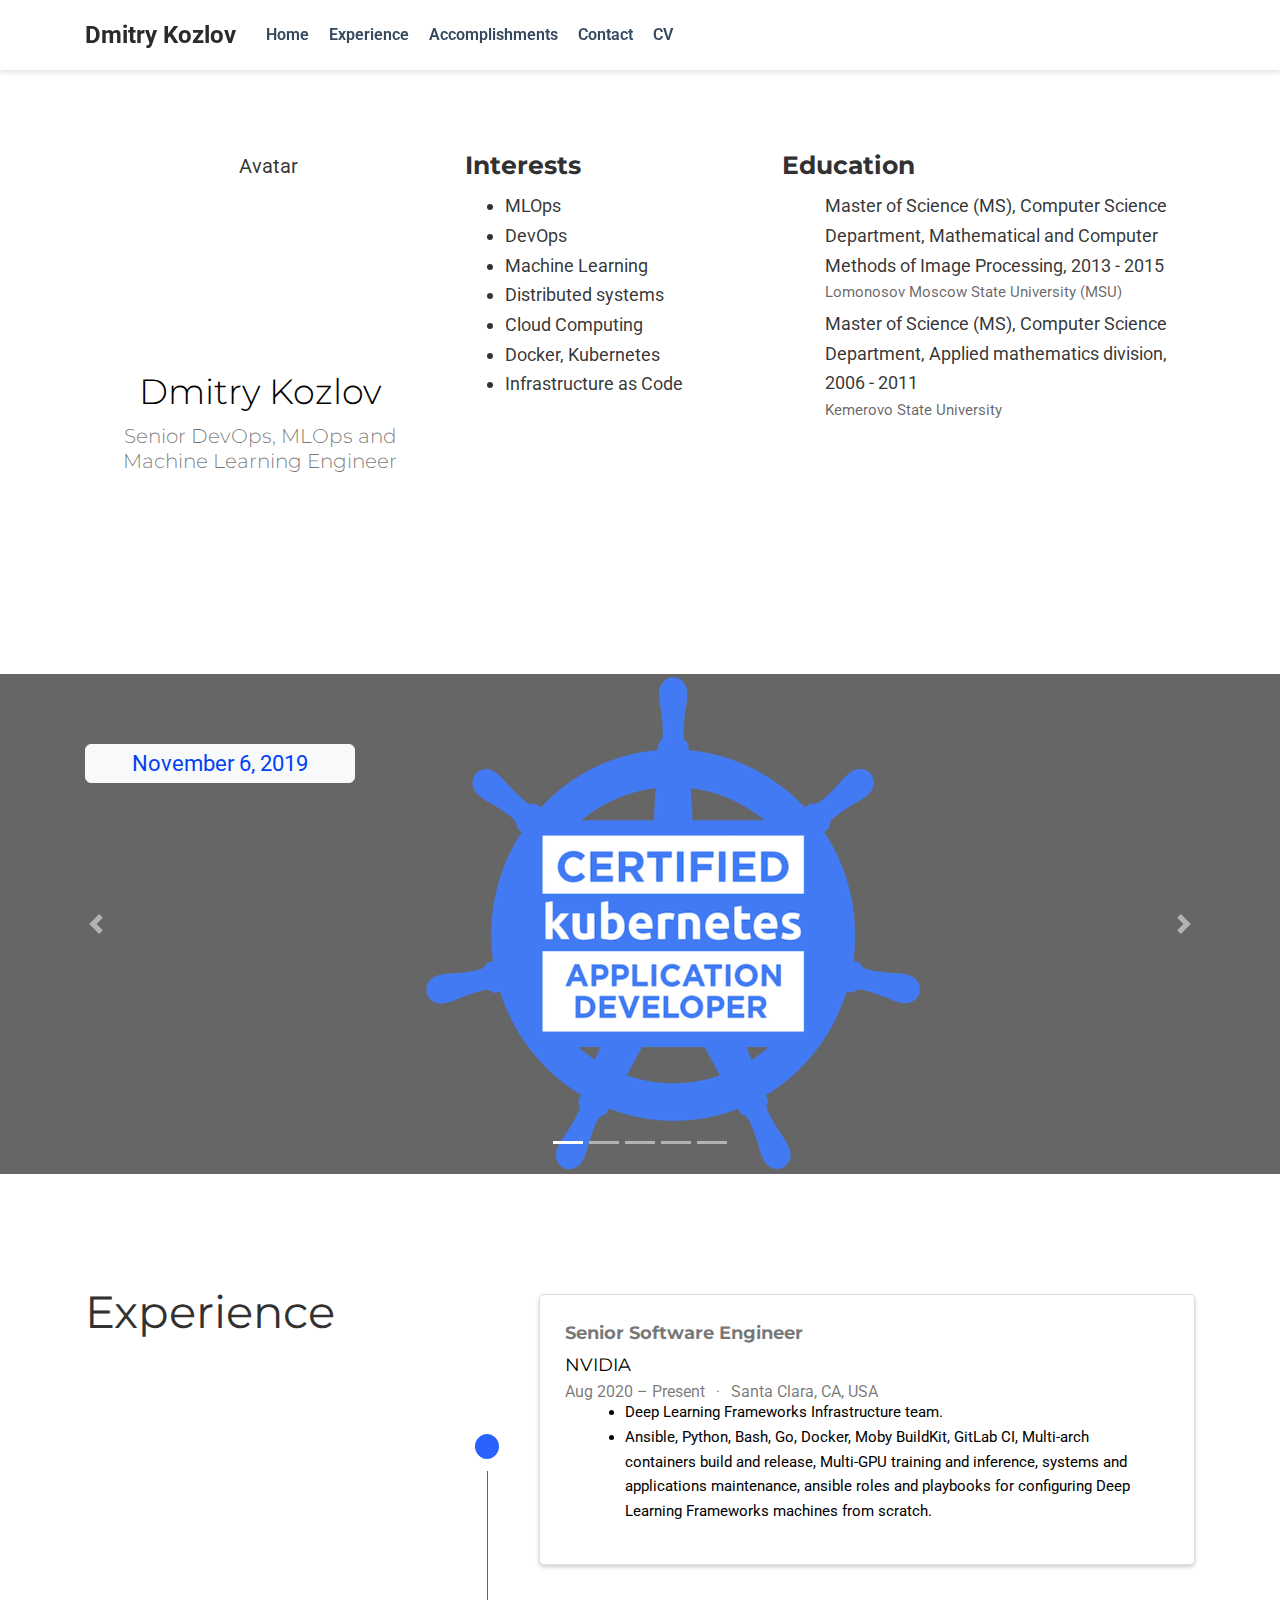
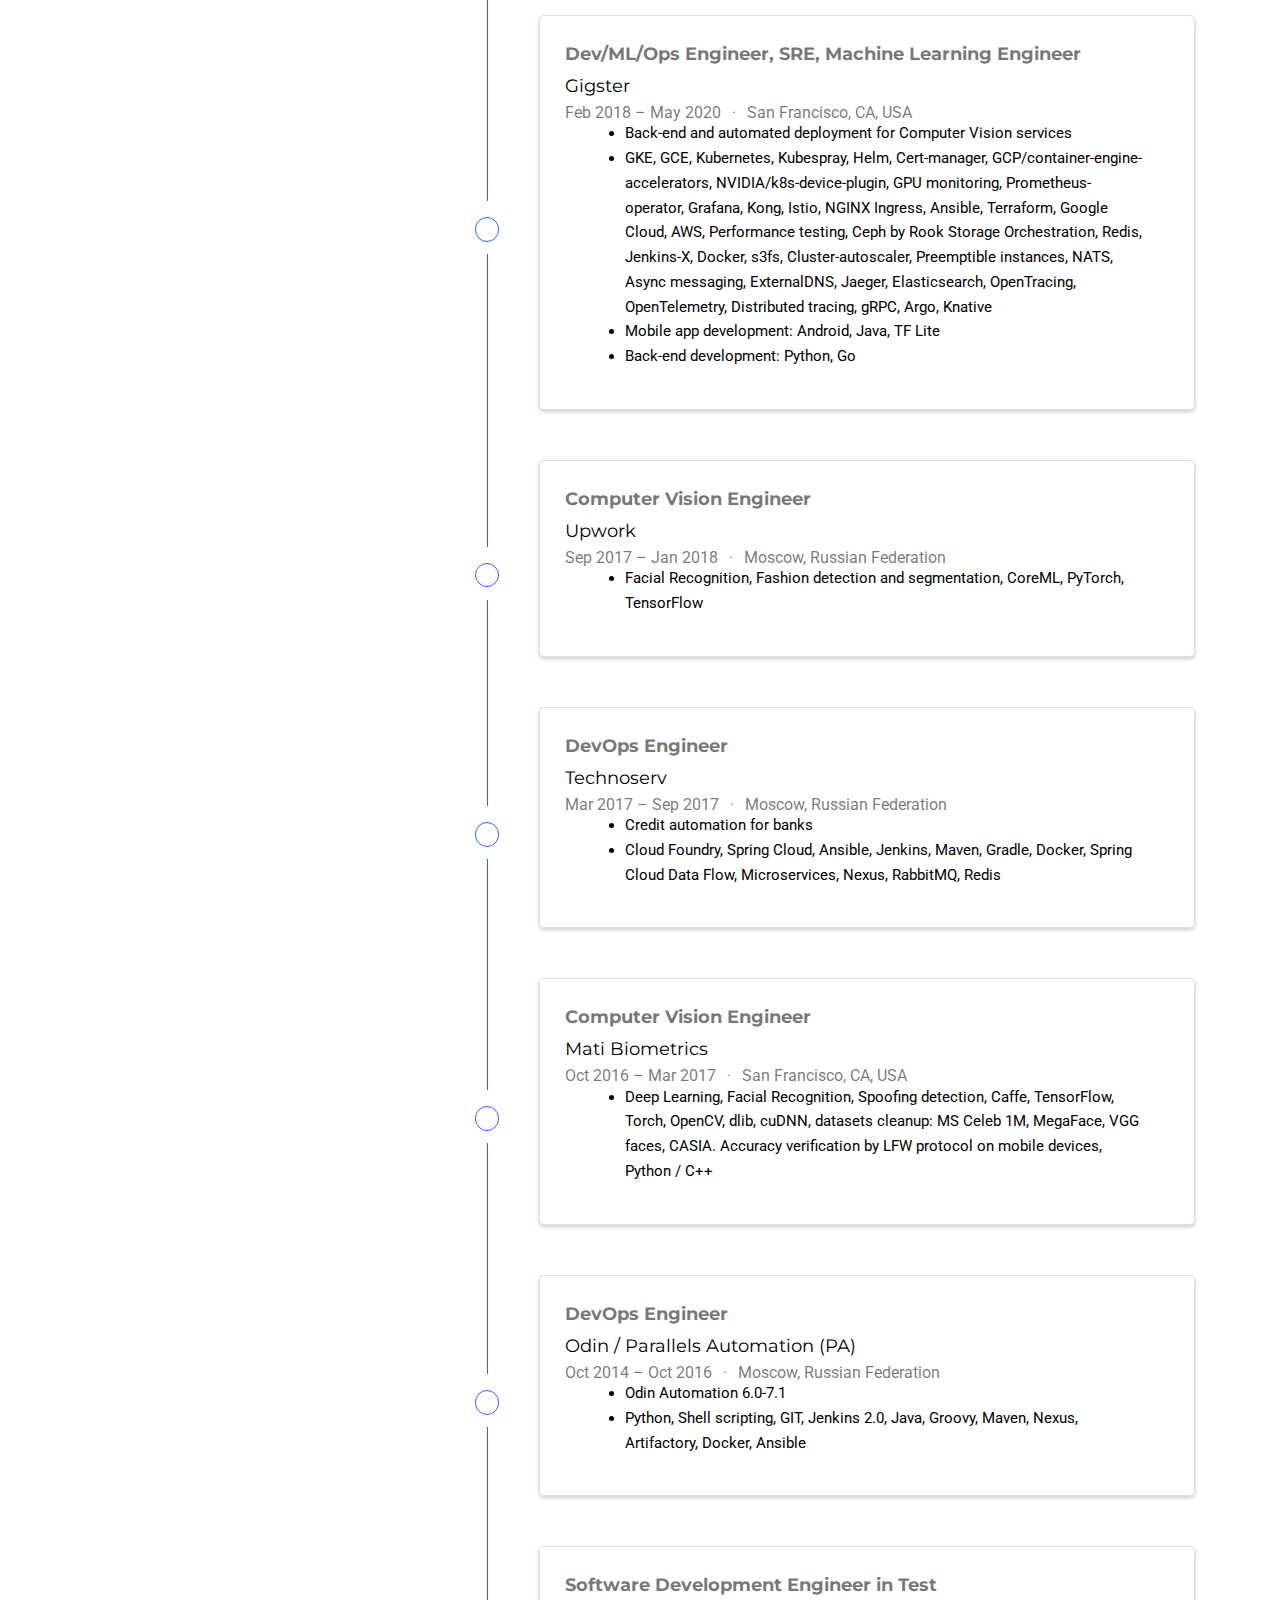
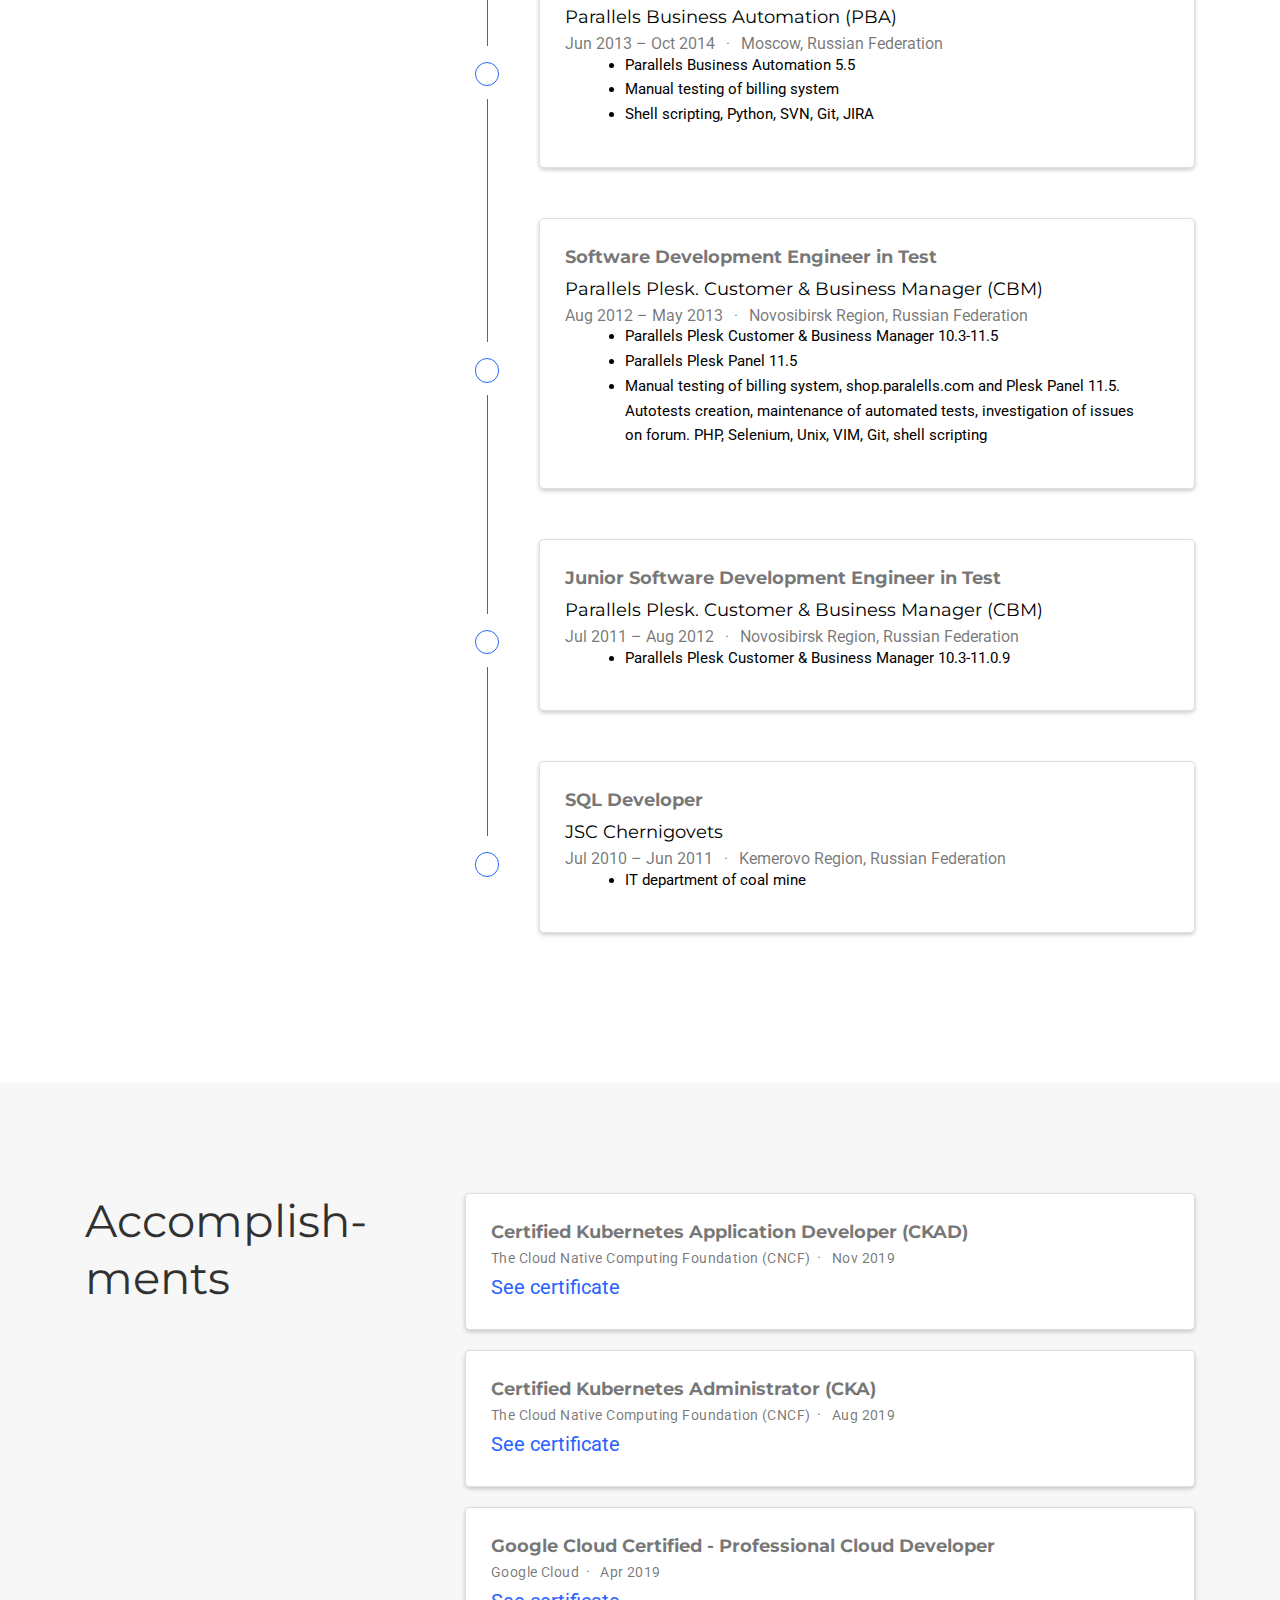
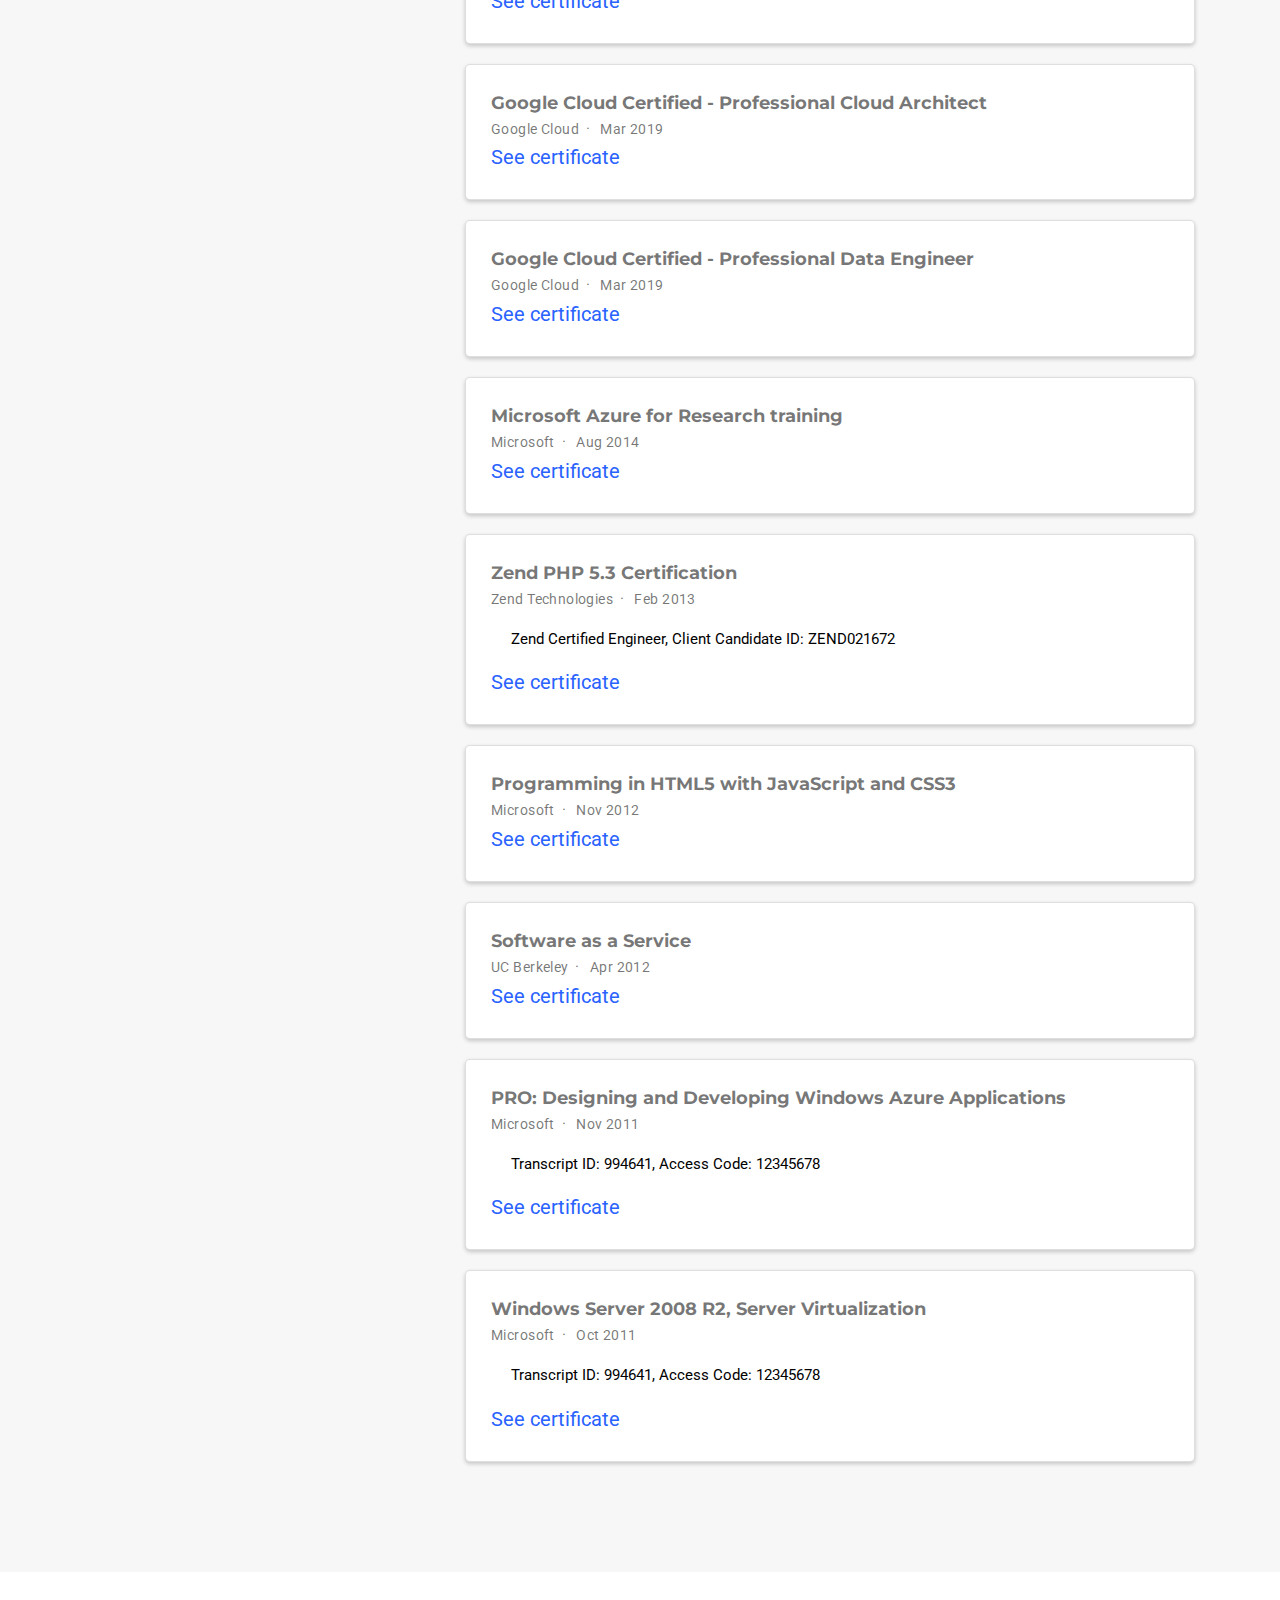
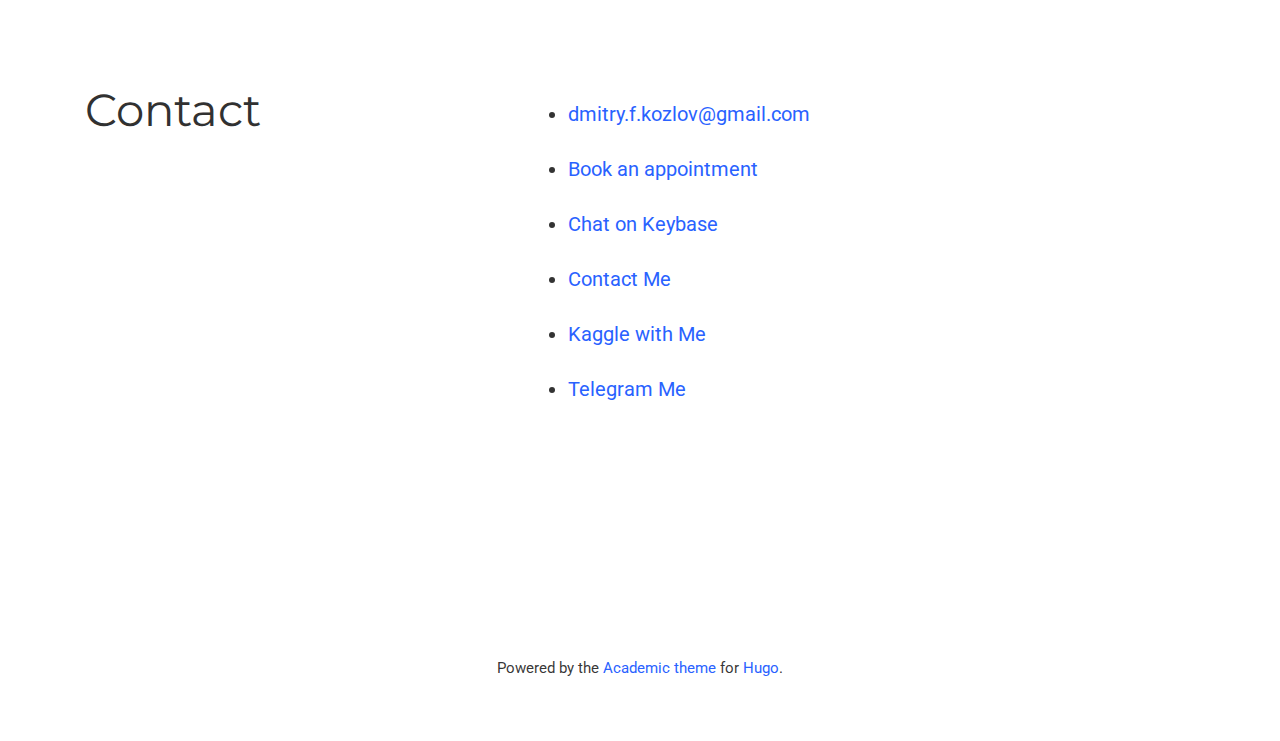
==== commit 02fa1073: "update" ====
--- a/index.html
+++ b/index.html
@@ -571,8 +571,6 @@
           <li>Docker, Kubernetes</li>
           
           <li>Infrastructure as Code</li>
-          
-          <li>GPU, FPGA, ASIC</li>
           
         </ul>
       </div>
@@ -750,7 +748,7 @@
         
       
         <p>
-          <a href="https://www.credential.net/zpwn1gva" target="_blank" class="btn btn-light btn-lg"><i class="fab fa-google" style="padding-right: 10px;"></i>March 22, 2019</a>
+          <a href="https://www.dropbox.com/s/tf68kghusezgeb6/GCP_Professional_Cloud_Architect.pdf?dl=0" target="_blank" class="btn btn-light btn-lg"><i class="fab fa-google" style="padding-right: 10px;"></i>March 22, 2019</a>
         </p>
       </div>
   </div>
@@ -779,7 +777,7 @@
         
       
         <p>
-          <a href="https://www.credential.net/9pef89fm" target="_blank" class="btn btn-light btn-lg"><i class="fab fa-google" style="padding-right: 10px;"></i>March 12, 2019</a>
+          <a href="https://www.dropbox.com/s/q4ucyws8koz0afi/GCP_Professional_Data_Engineer.pdf?dl=0" target="_blank" class="btn btn-light btn-lg"><i class="fab fa-google" style="padding-right: 10px;"></i>March 12, 2019</a>
         </p>
       </div>
   </div>
@@ -808,7 +806,7 @@
         
       
         <p>
-          <a href="https://www.credential.net/yts3itxp" target="_blank" class="btn btn-light btn-lg"><i class="fab fa-google" style="padding-right: 10px;"></i>April 22, 2019</a>
+          <a href="https://www.dropbox.com/s/3wqwf9z1j1ejzjm/GCP_Professional_Cloud_Developer.pdf?dl=0" target="_blank" class="btn btn-light btn-lg"><i class="fab fa-google" style="padding-right: 10px;"></i>April 22, 2019</a>
         </p>
       </div>
   </div>
@@ -1382,7 +1380,7 @@
           
 
           
-            <a class="card-link" href="https://www.credential.net/yts3itxp" target="_blank" rel="noopener">
+            <a class="card-link" href="https://www.dropbox.com/s/3wqwf9z1j1ejzjm/GCP_Professional_Cloud_Developer.pdf?dl=0" target="_blank" rel="noopener">
               See certificate
             </a>
           
@@ -1399,7 +1397,7 @@
           
 
           
-            <a class="card-link" href="https://www.credential.net/zpwn1gva" target="_blank" rel="noopener">
+            <a class="card-link" href="https://www.dropbox.com/s/tf68kghusezgeb6/GCP_Professional_Cloud_Architect.pdf?dl=0" target="_blank" rel="noopener">
               See certificate
             </a>
           
@@ -1416,7 +1414,7 @@
           
 
           
-            <a class="card-link" href="https://www.credential.net/9pef89fm" target="_blank" rel="noopener">
+            <a class="card-link" href="https://www.dropbox.com/s/q4ucyws8koz0afi/GCP_Professional_Data_Engineer.pdf?dl=0" target="_blank" rel="noopener">
               See certificate
             </a>
           
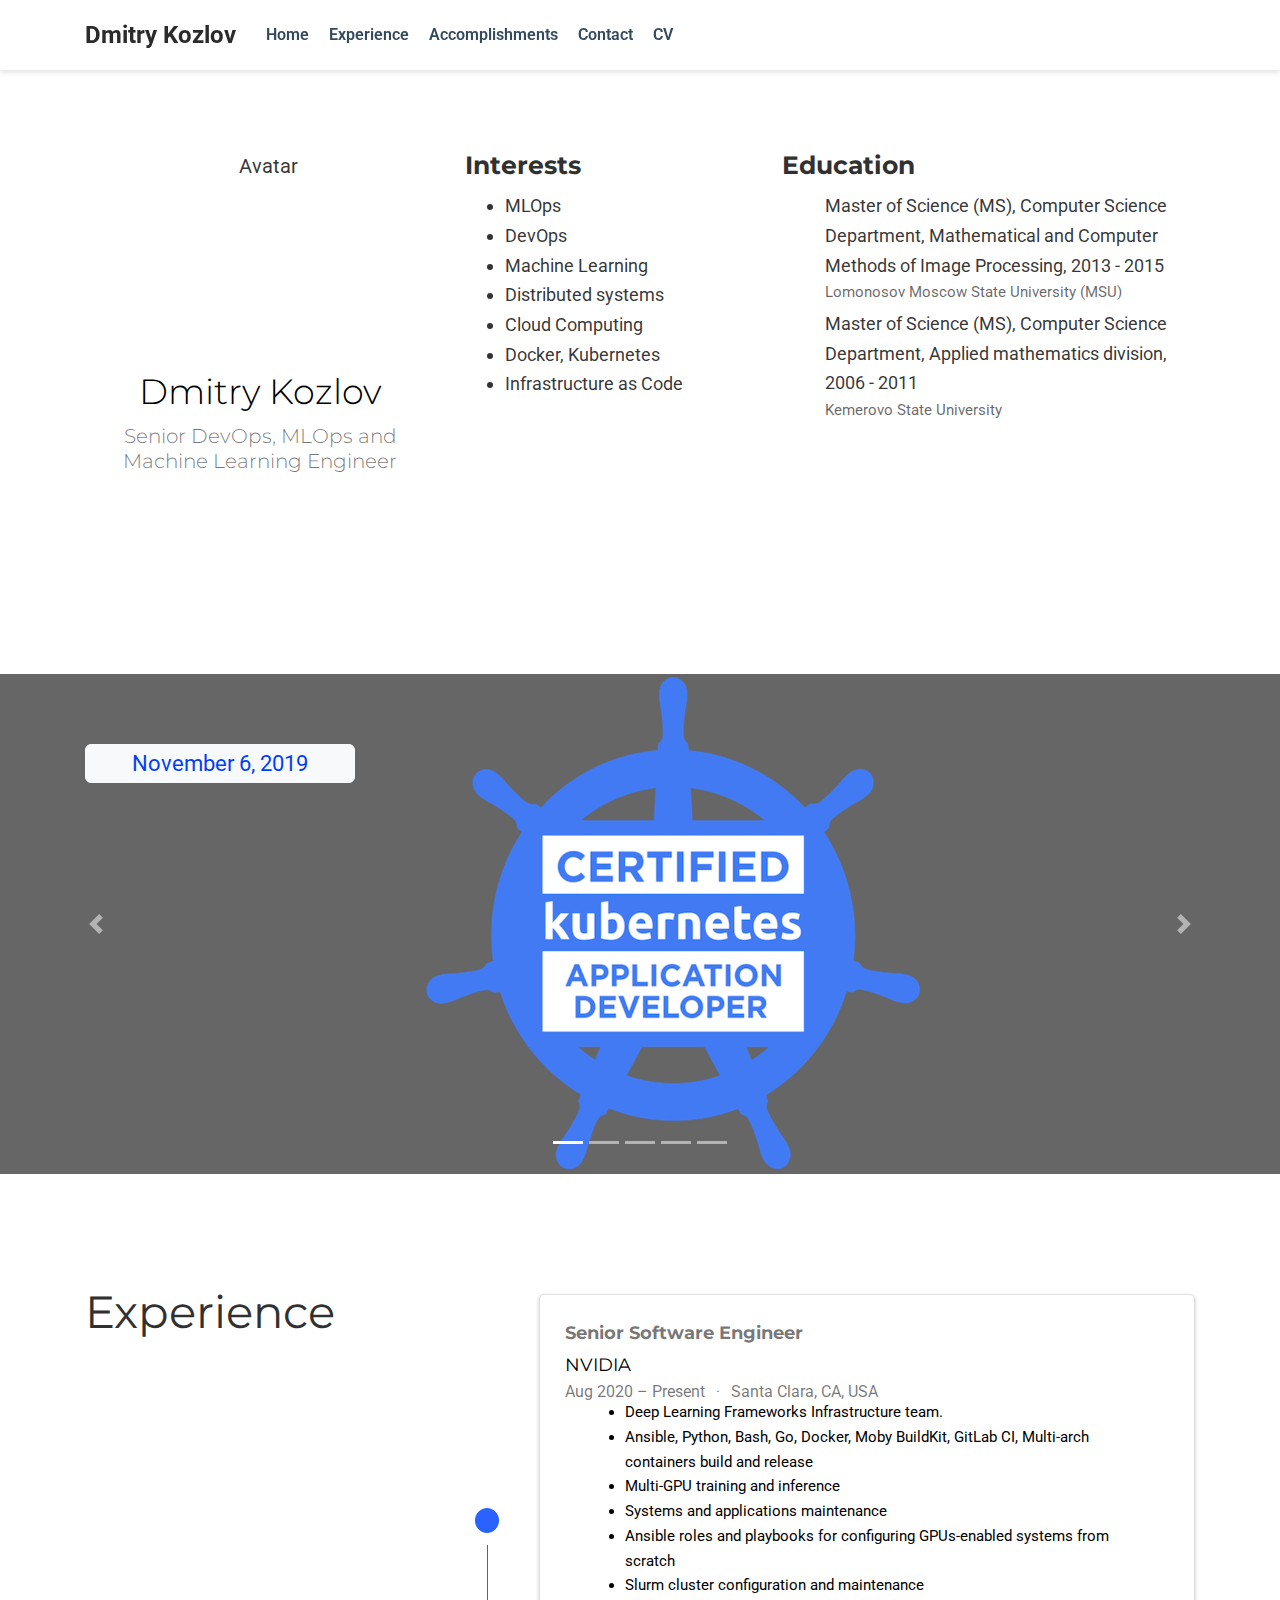
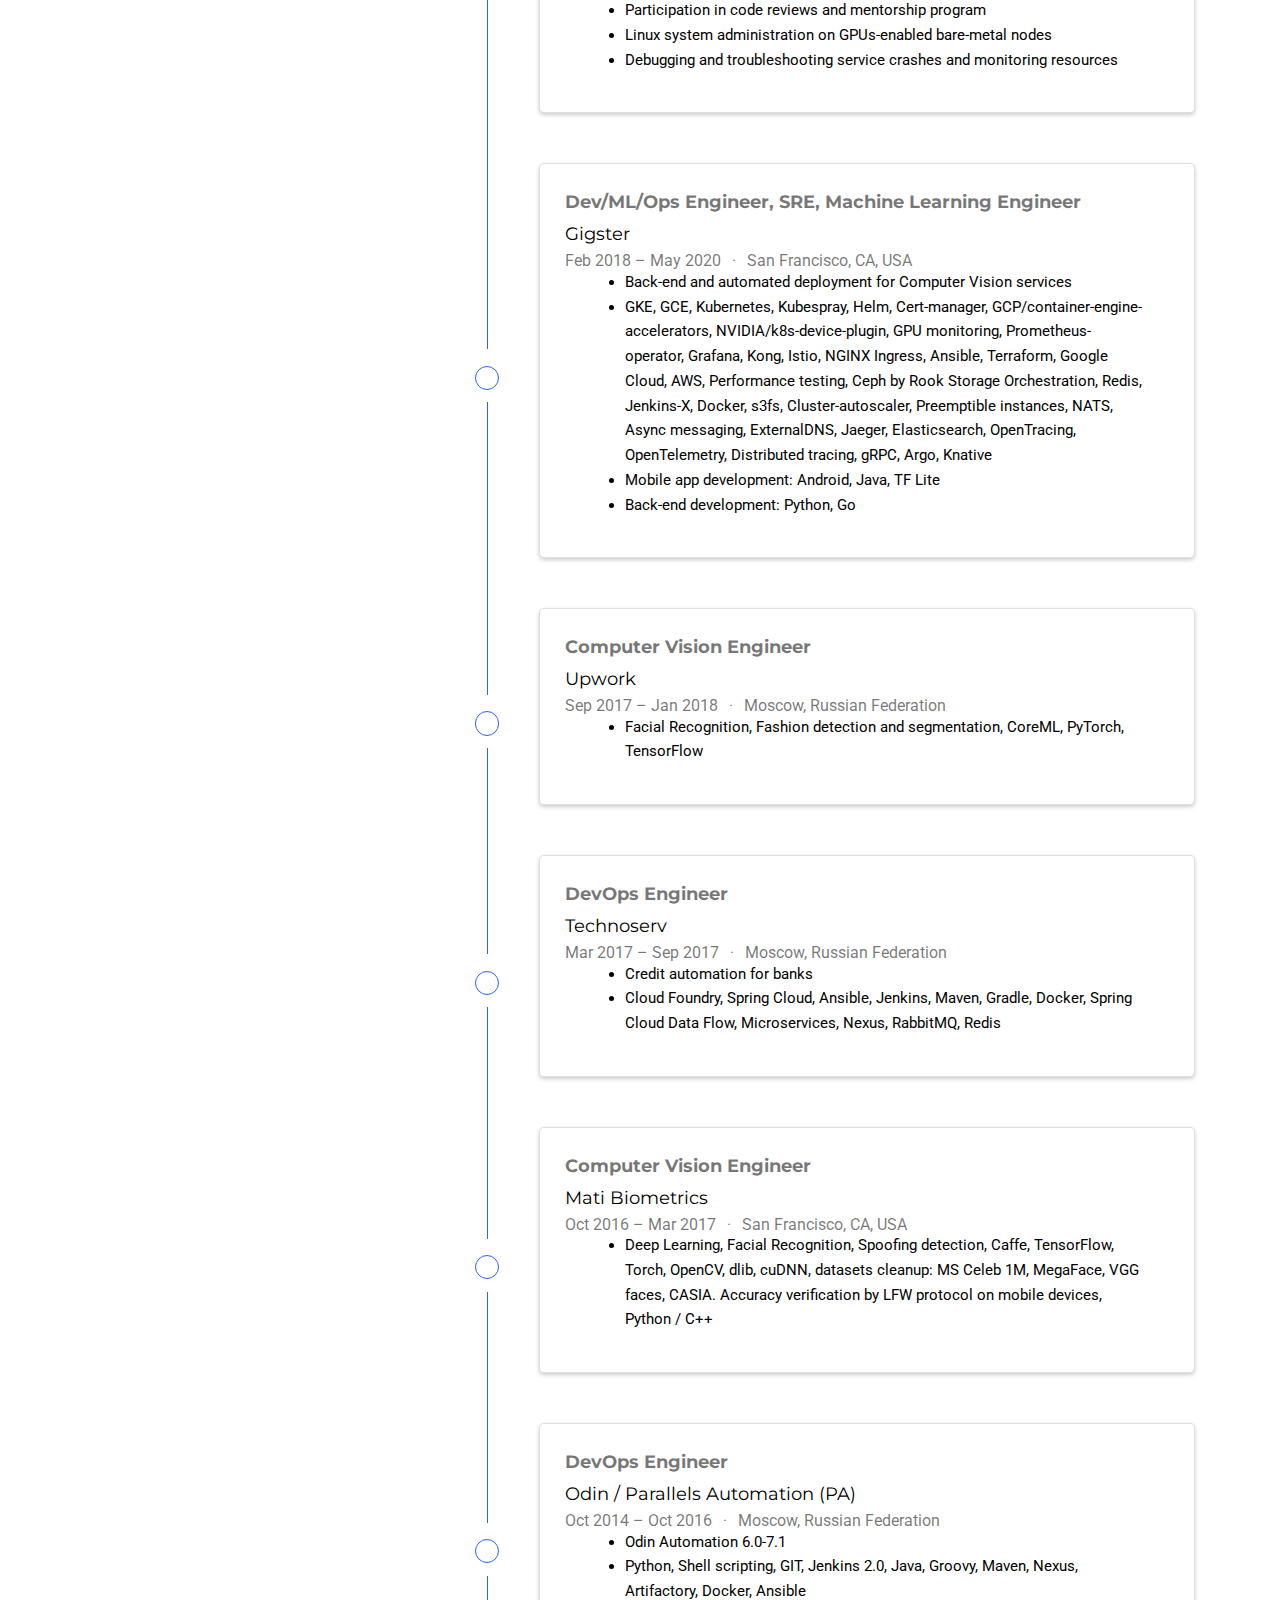
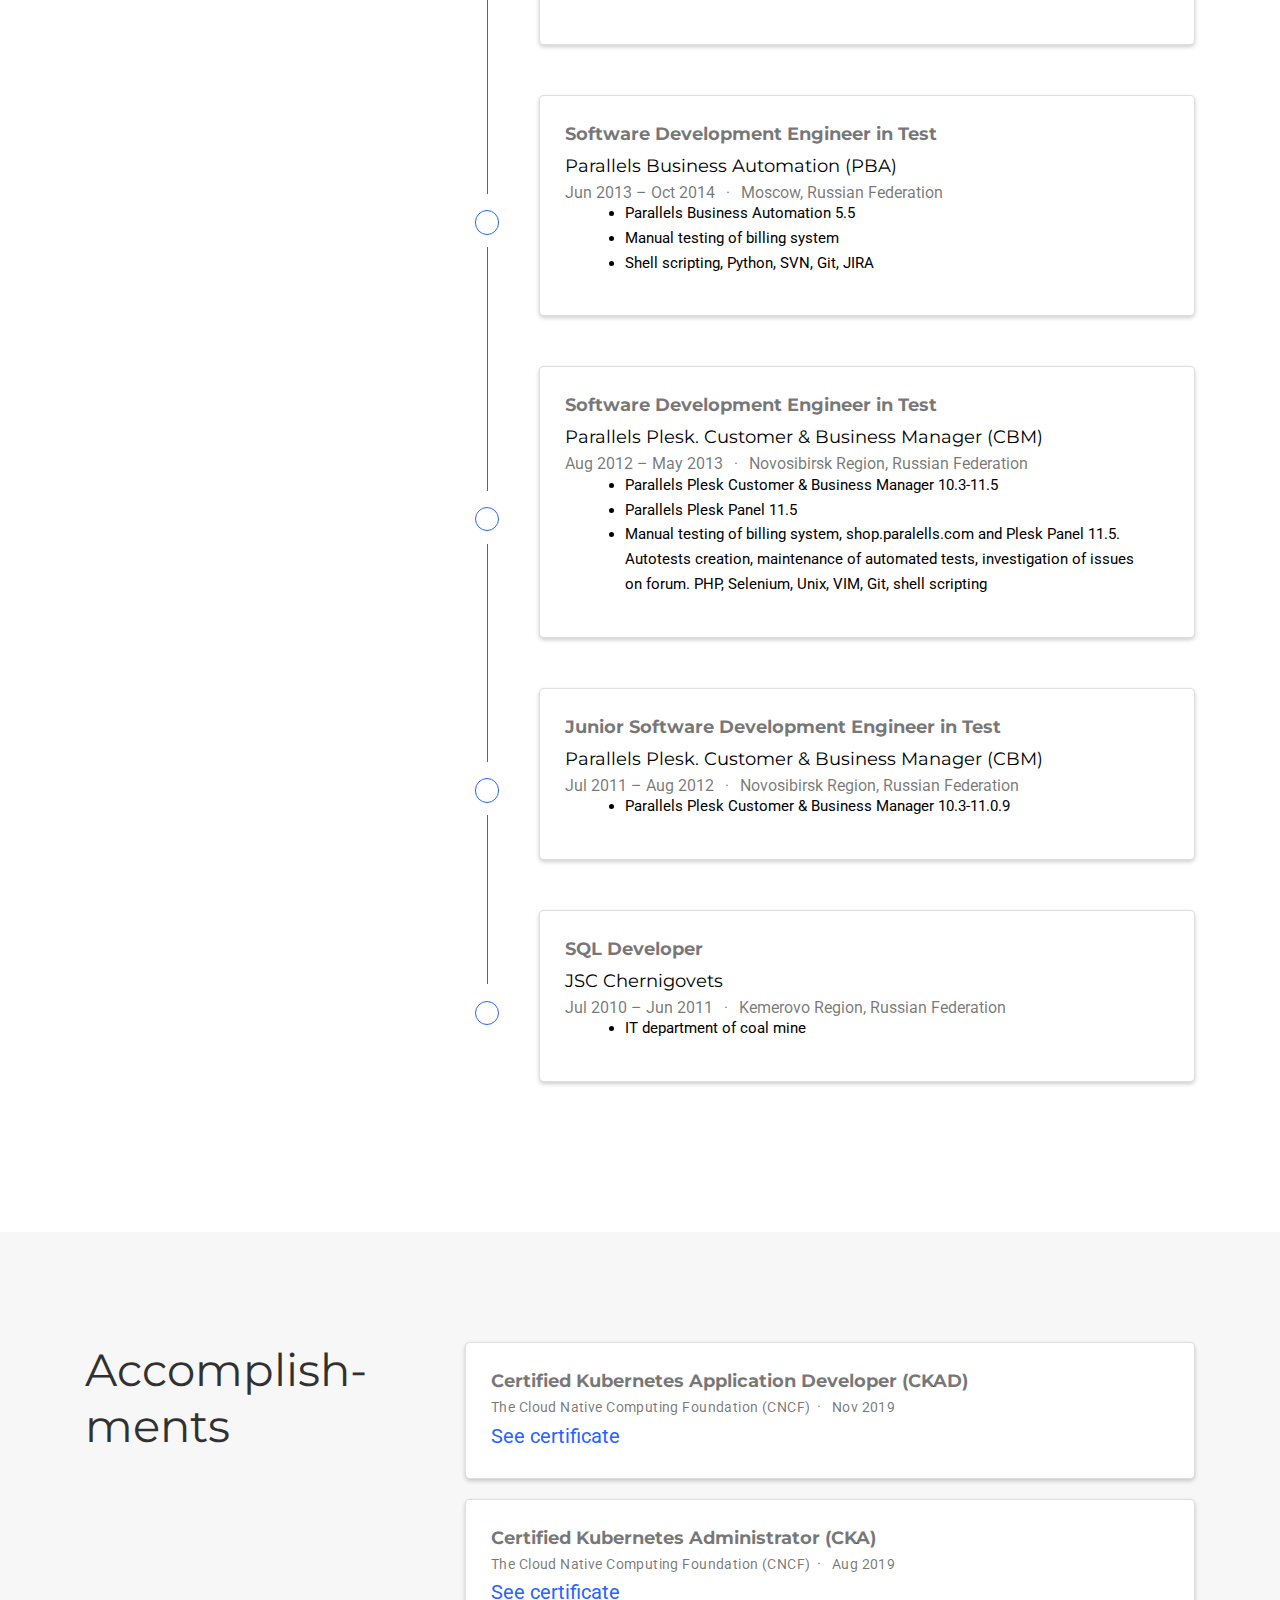
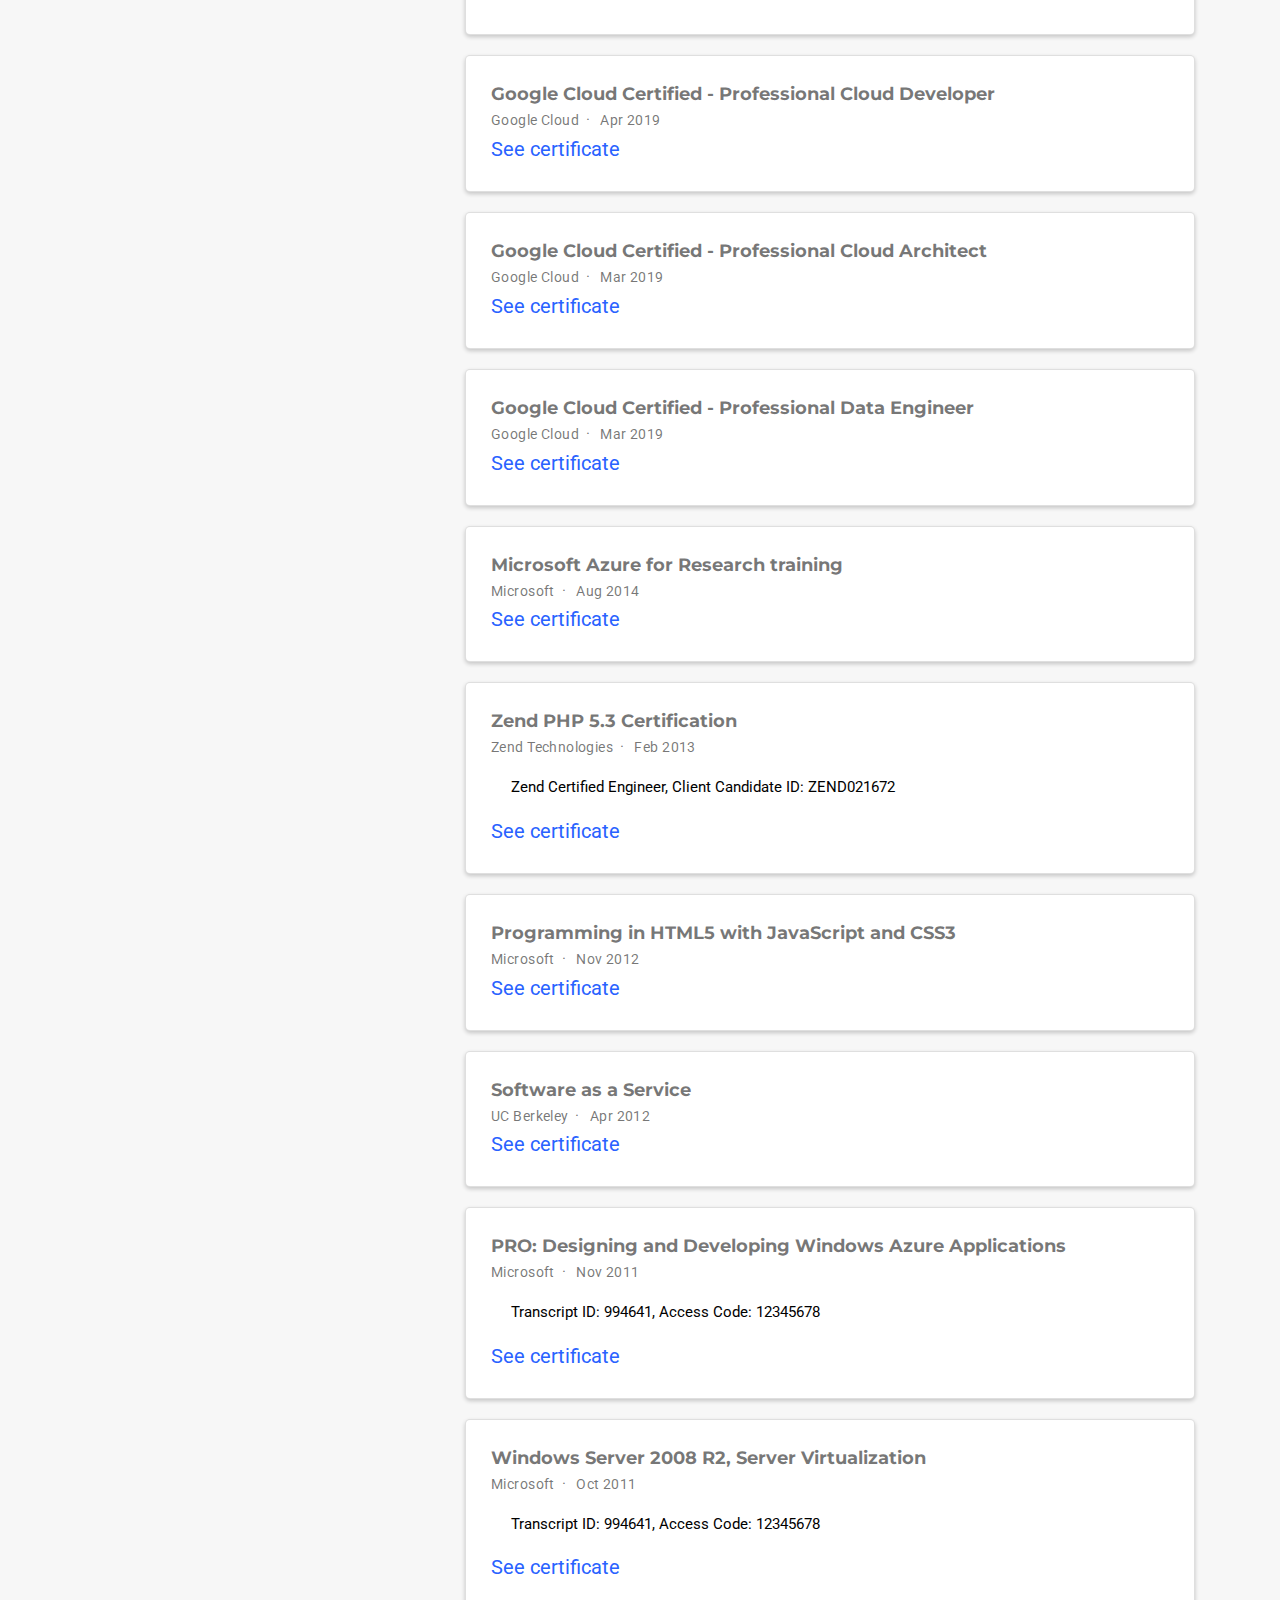
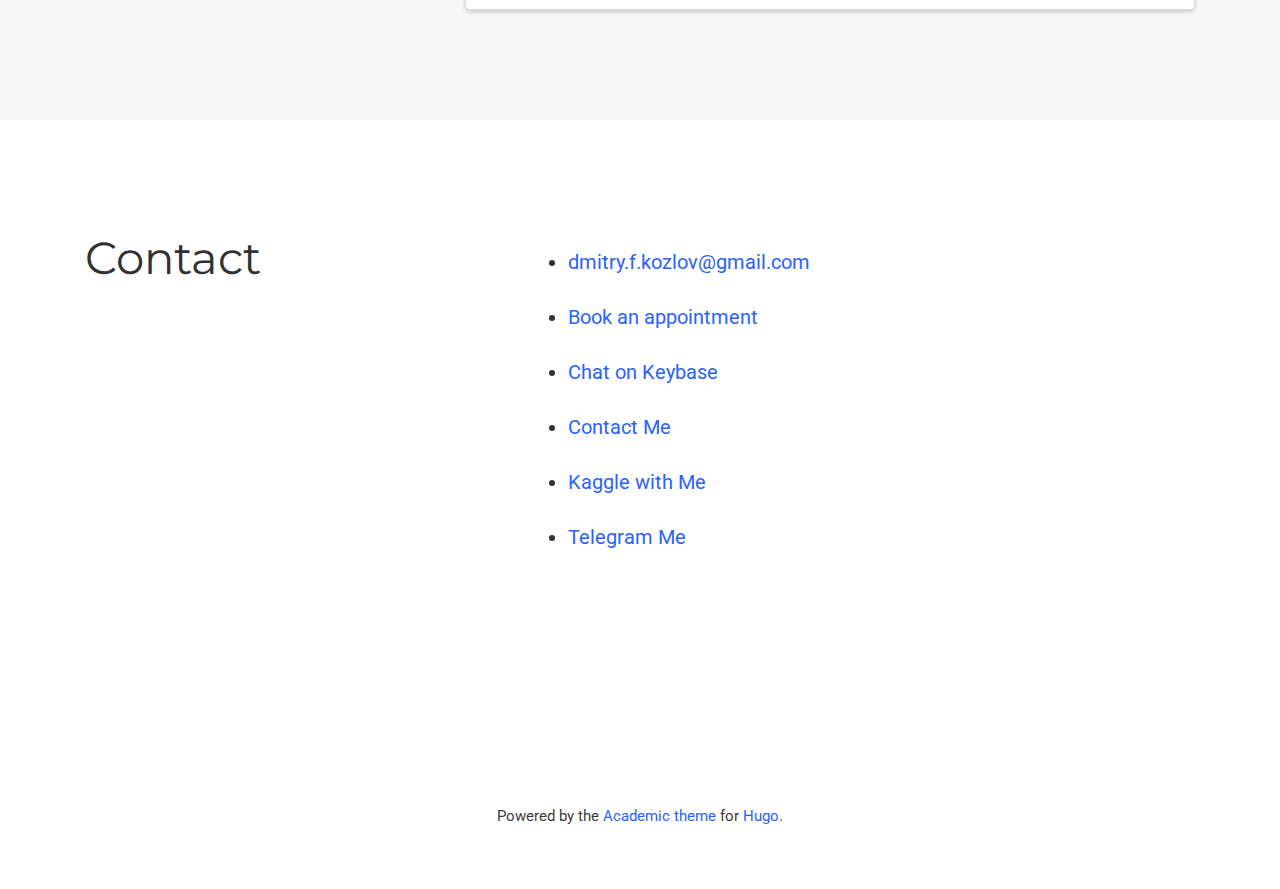
==== commit 2da2ee03: "update experience" ====
--- a/index.html
+++ b/index.html
@@ -906,7 +906,14 @@
             </div>
             <div class="card-text"><ul>
 <li>Deep Learning Frameworks Infrastructure team.</li>
-<li>Ansible, Python, Bash, Go, Docker, Moby BuildKit, GitLab CI, Multi-arch containers build and release, Multi-GPU training and inference, systems and applications maintenance, ansible roles and playbooks for configuring Deep Learning Frameworks machines from scratch.</li>
+<li>Ansible, Python, Bash, Go, Docker, Moby BuildKit, GitLab CI, Multi-arch containers build and release</li>
+<li>Multi-GPU training and inference</li>
+<li>Systems and applications maintenance</li>
+<li>Ansible roles and playbooks for configuring GPUs-enabled systems from scratch</li>
+<li>Slurm cluster configuration and maintenance</li>
+<li>Participation in code reviews and mentorship program</li>
+<li>Linux system administration on GPUs-enabled bare-metal nodes</li>
+<li>Debugging and troubleshooting service crashes and monitoring resources</li>
 </ul>
 </div>
           </div>
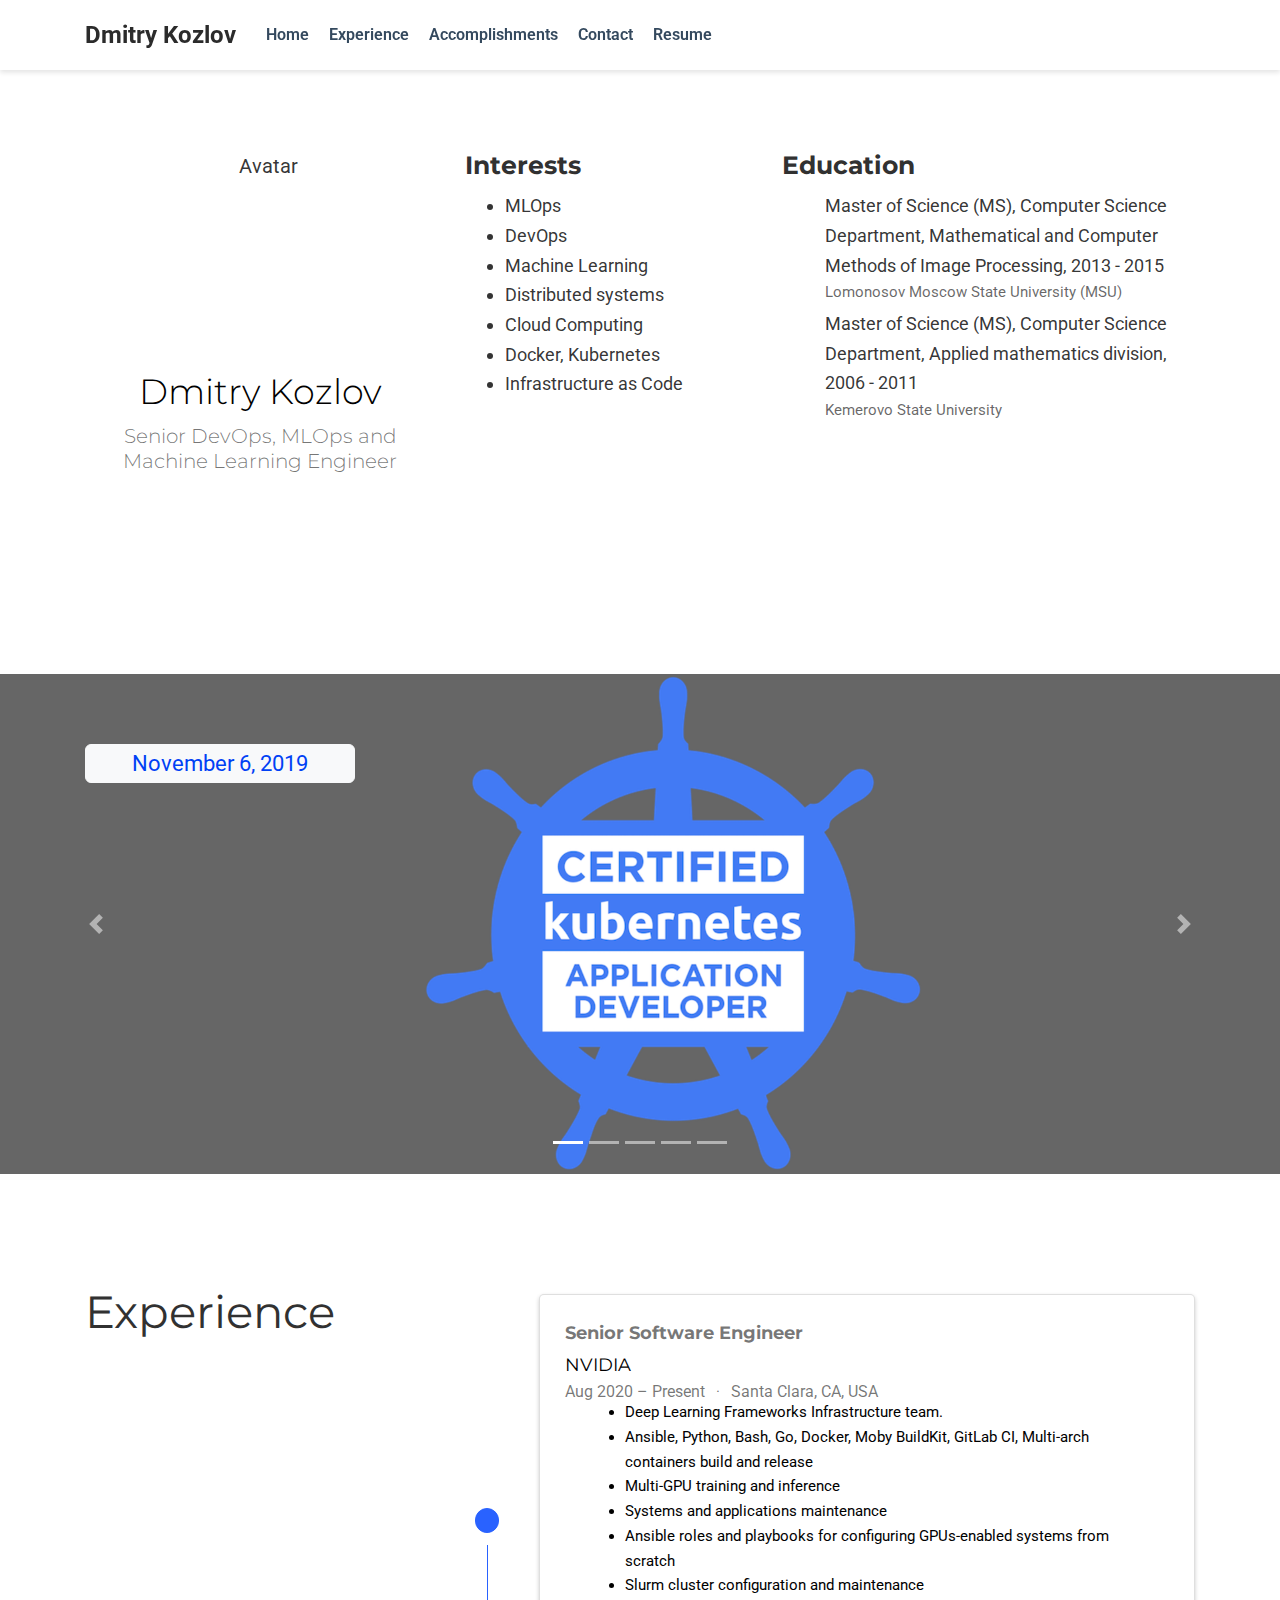
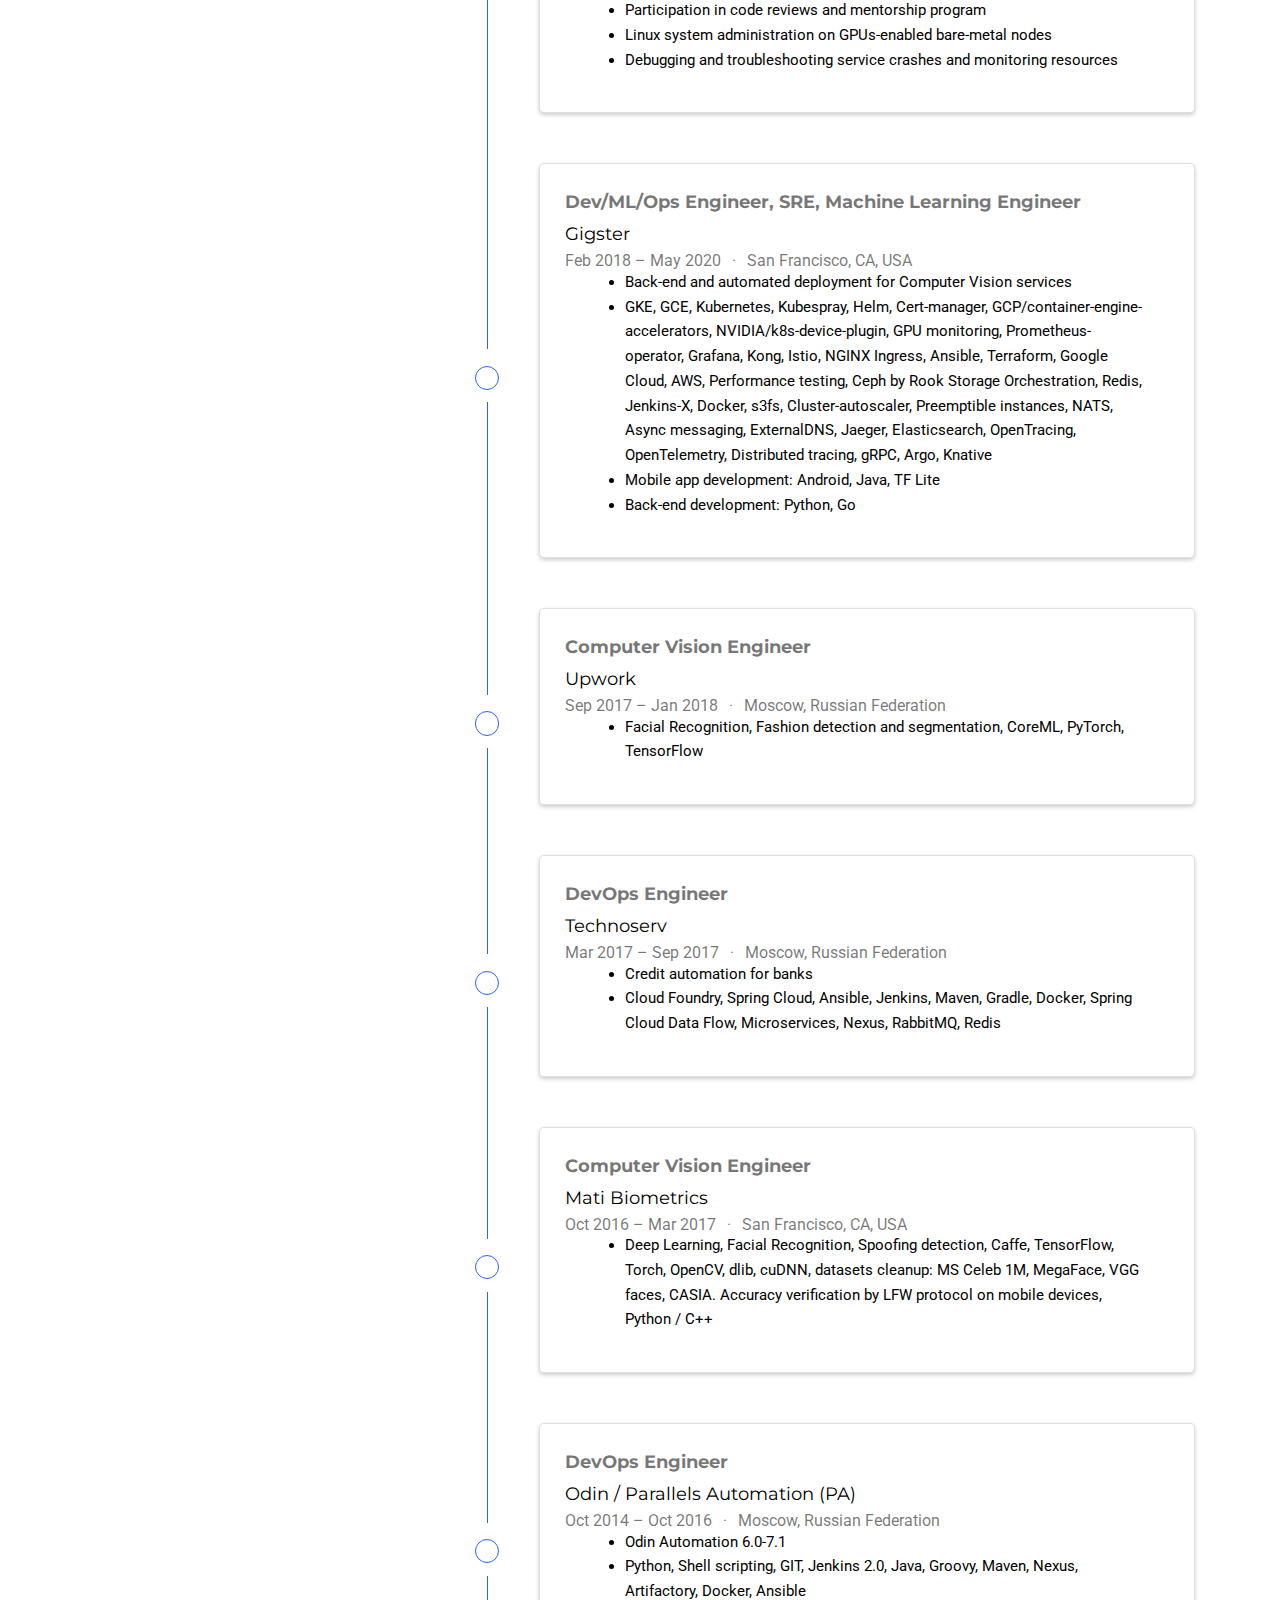
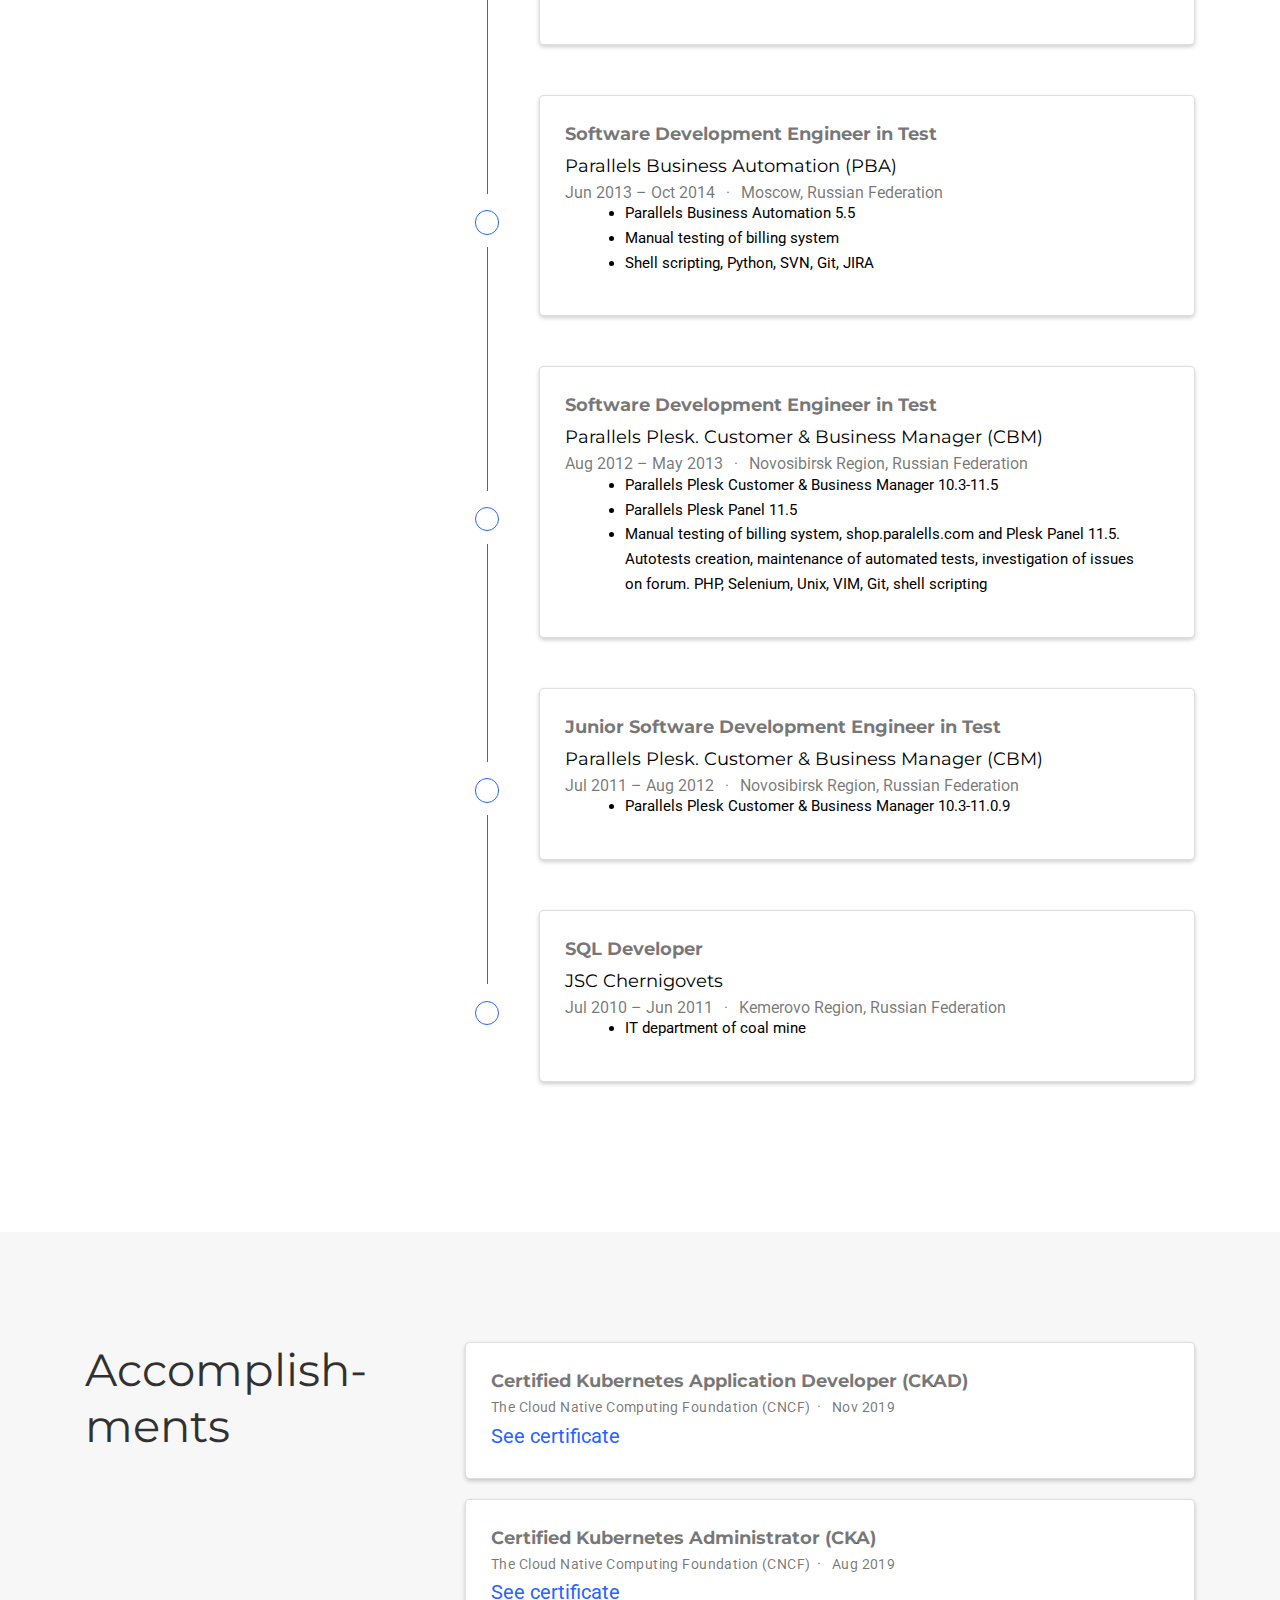
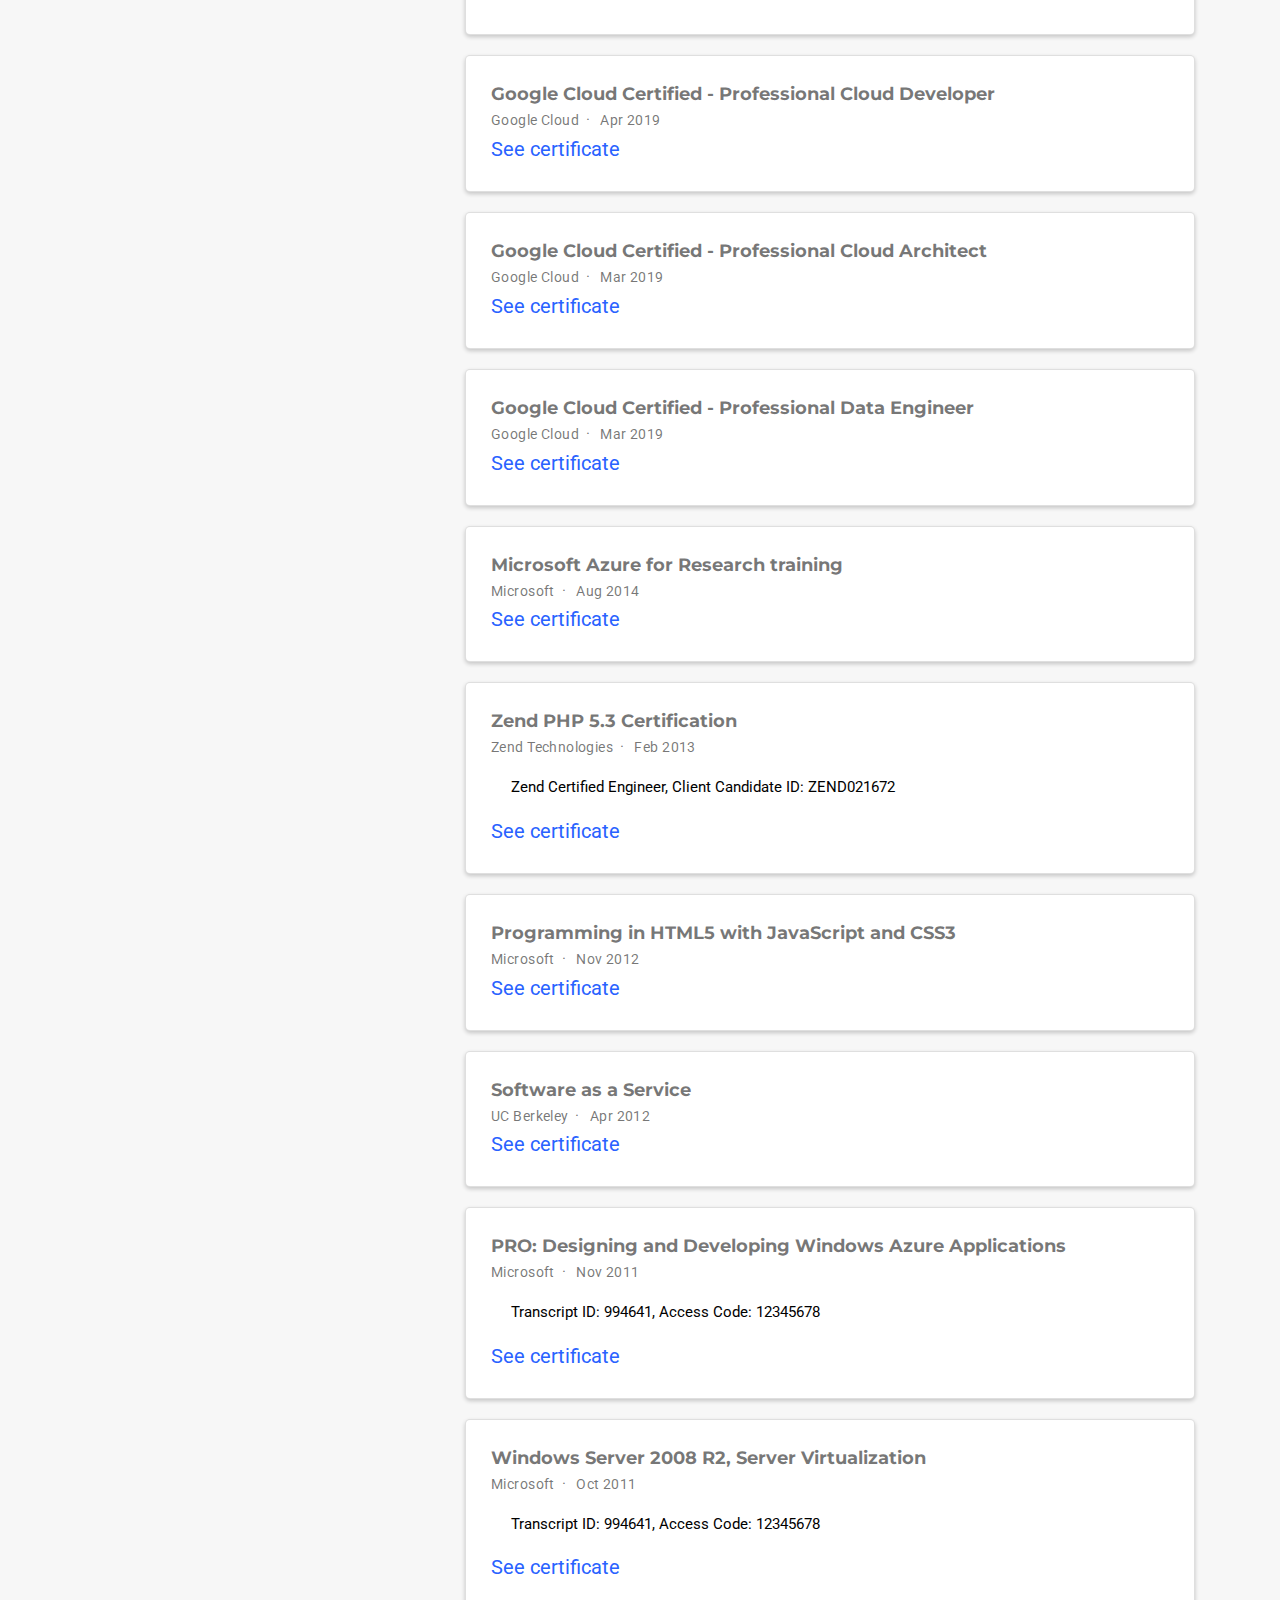
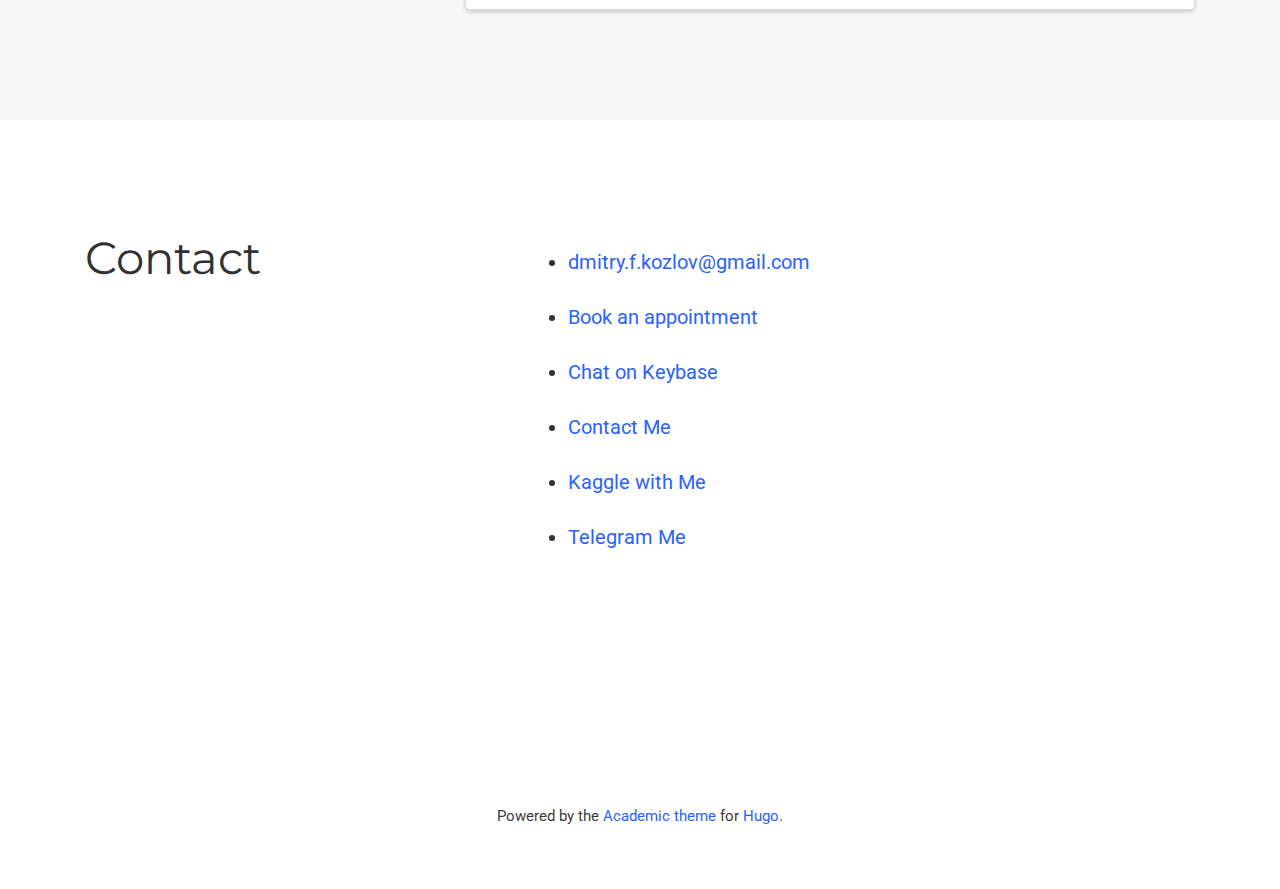
==== commit 95cfcb6e: "update" ====
--- a/index.html
+++ b/index.html
@@ -351,9 +351,9 @@
         
 
         <li class="nav-item">
-          <a class="nav-link " href="https://www.dropbox.com/s/uanohlviwzz3nmw/Curriculum%20Vitae.docx?dl=0" target="_blank" rel="noopener">
-            
-            <span>CV</span>
+          <a class="nav-link " href="https://www.dropbox.com/scl/fi/9fnjdxiq2n15k9dfly7id/Curriculum-Vitae.docx?rlkey=5yxery8gwfwruo2gx17h2e62e&amp;st=lxctrmmi&amp;dl=0" target="_blank" rel="noopener">
+            
+            <span>Resume</span>
             
           </a>
         </li>
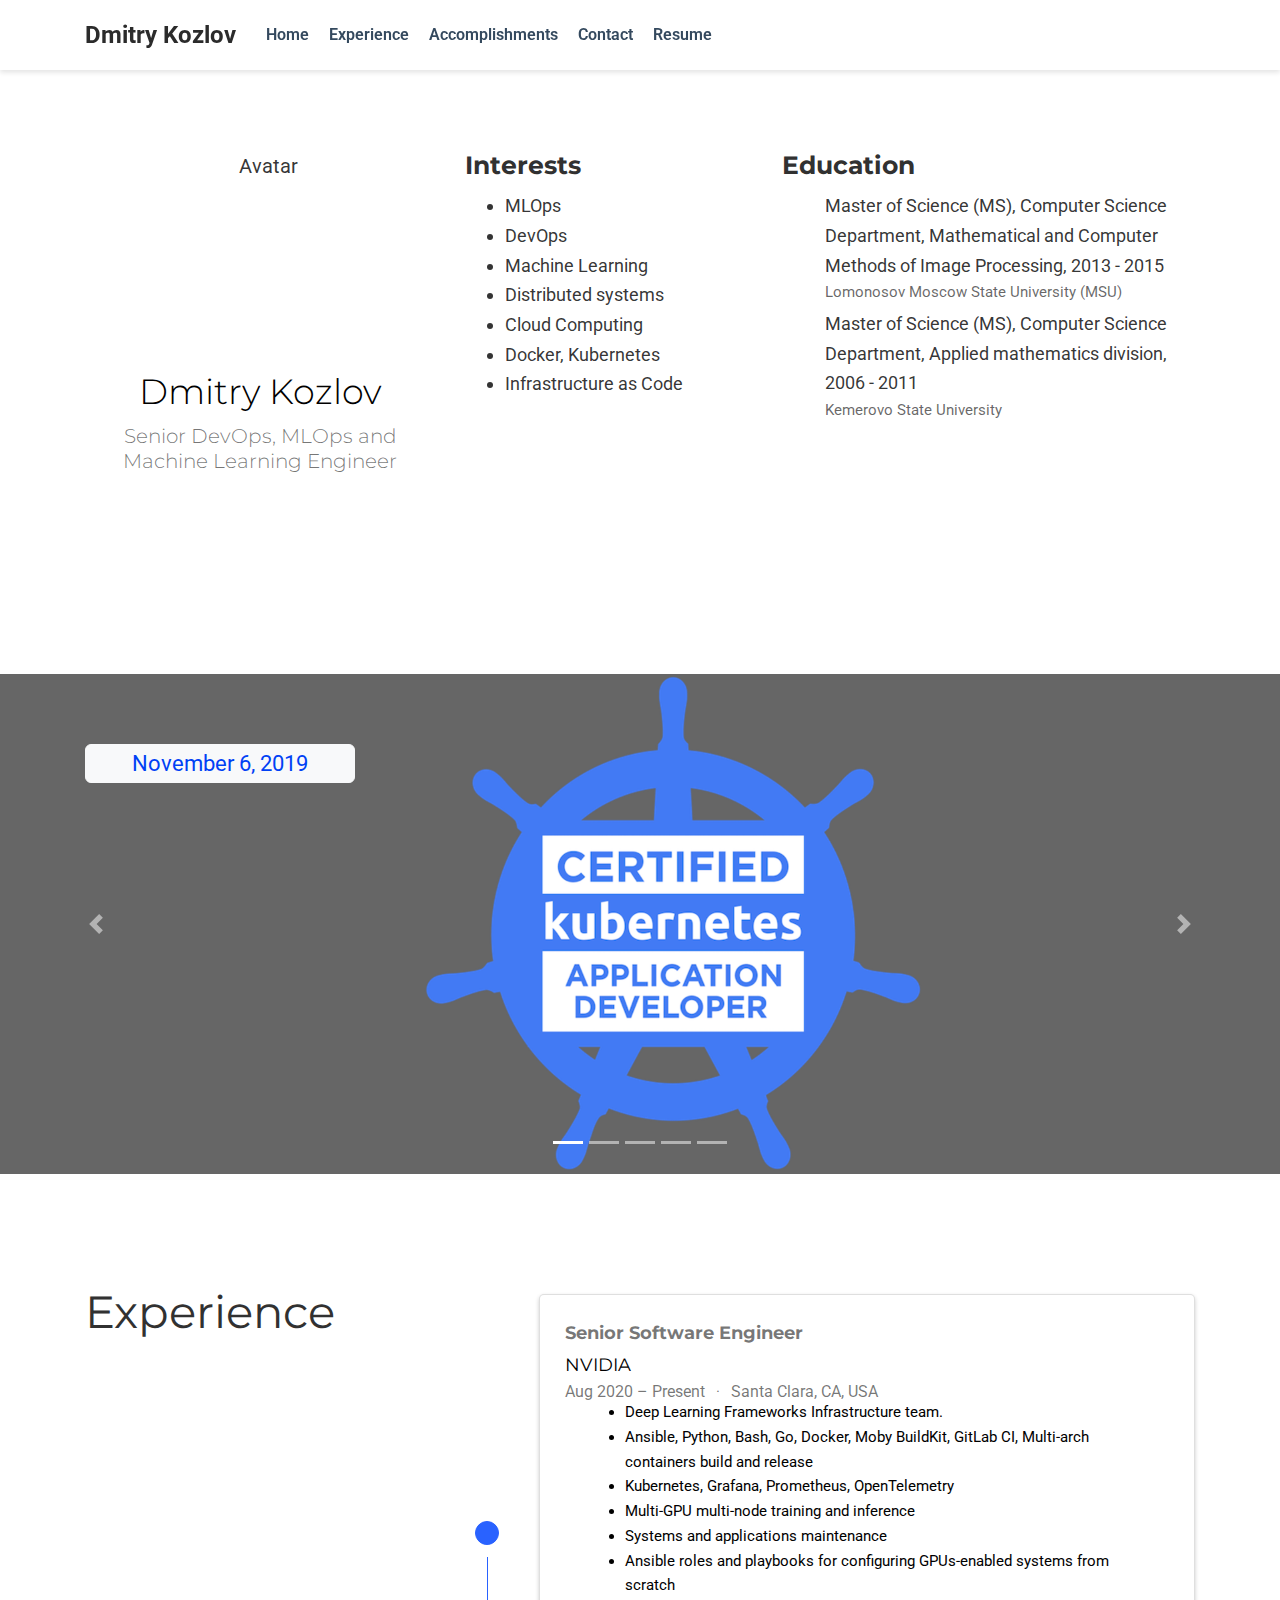
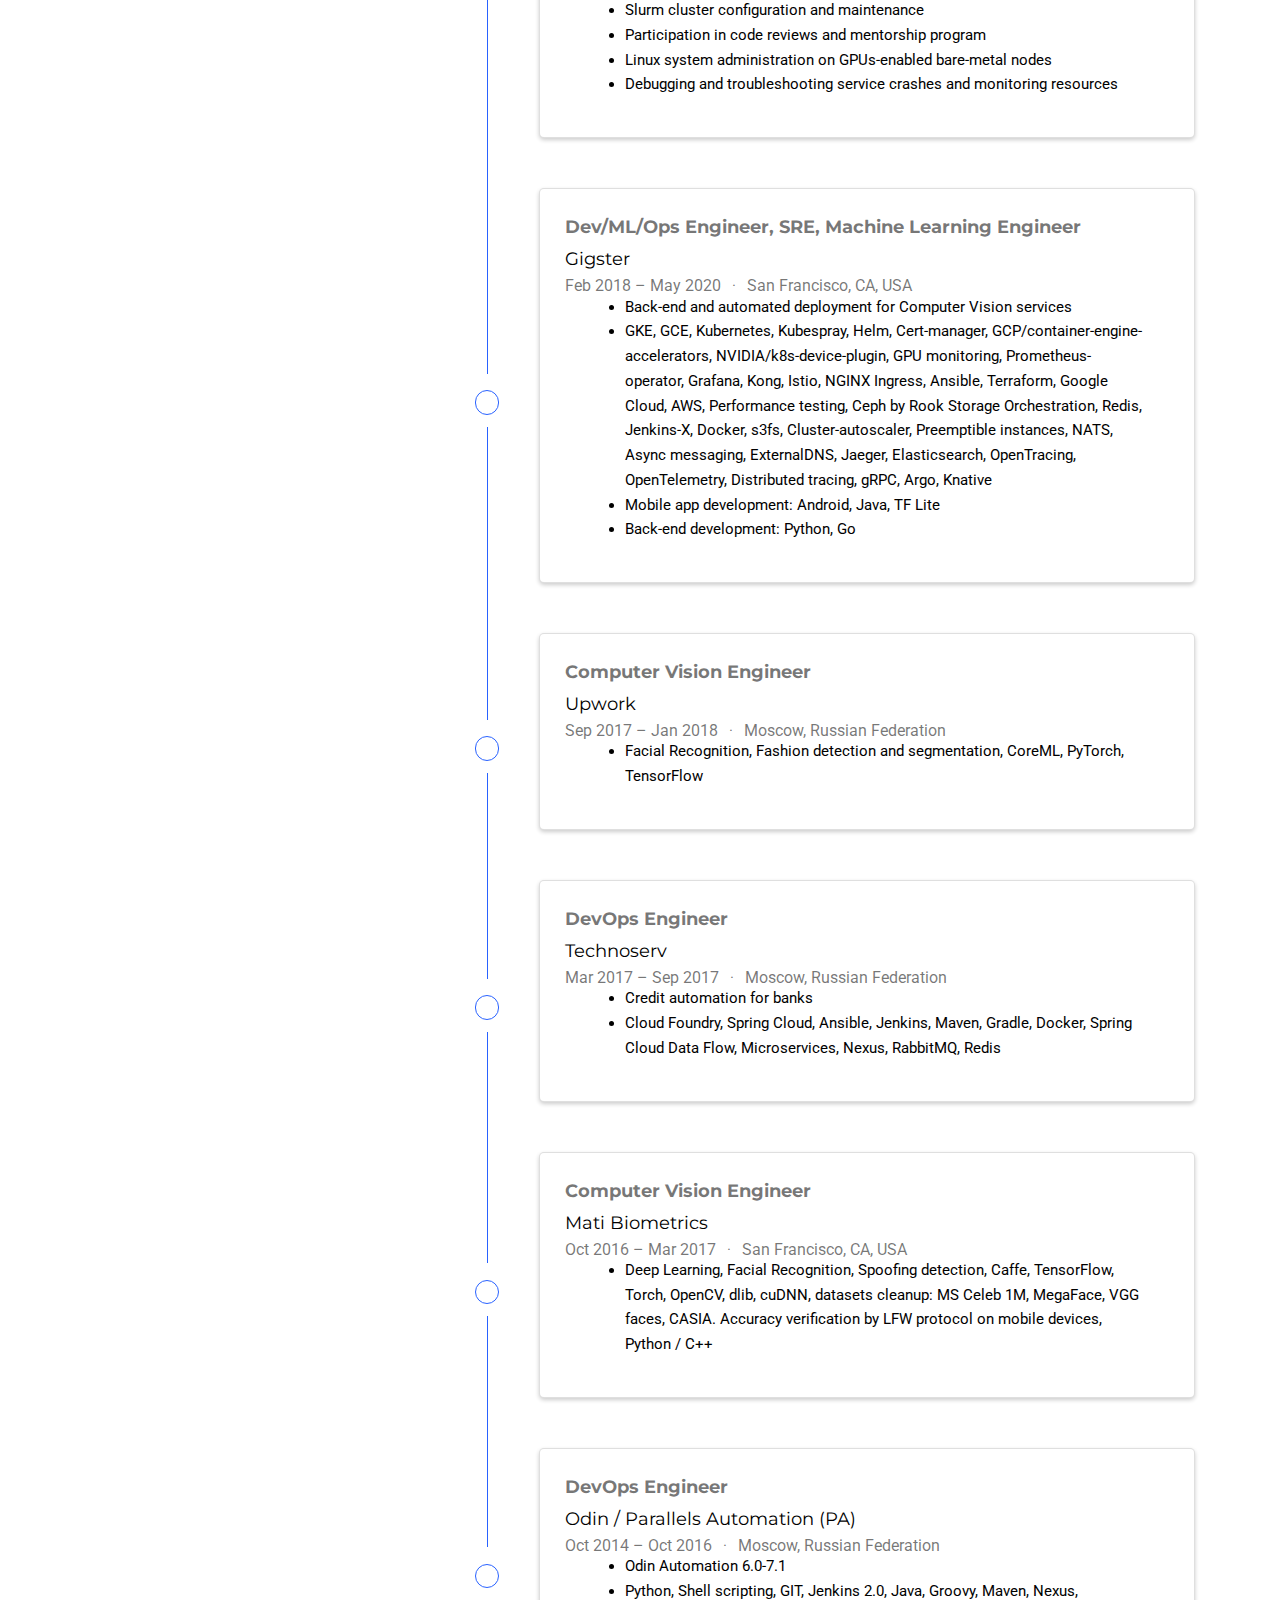
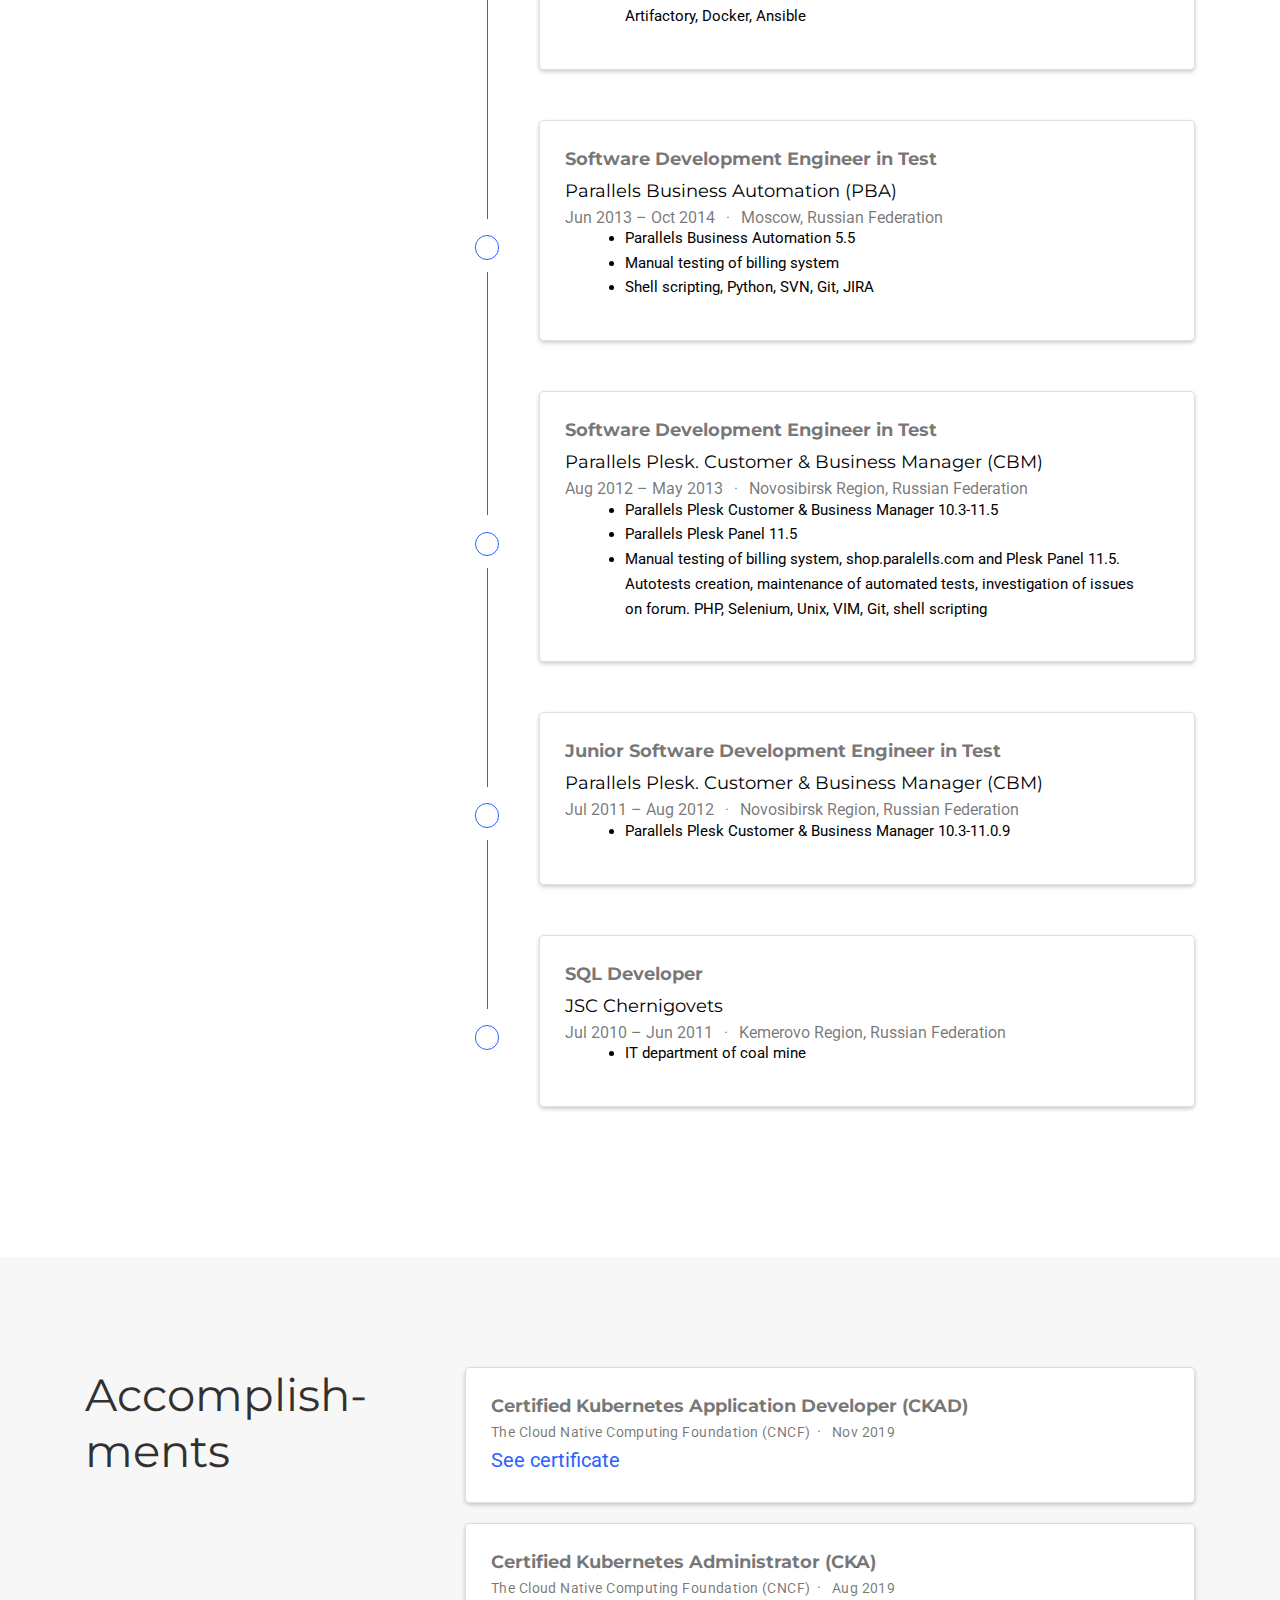
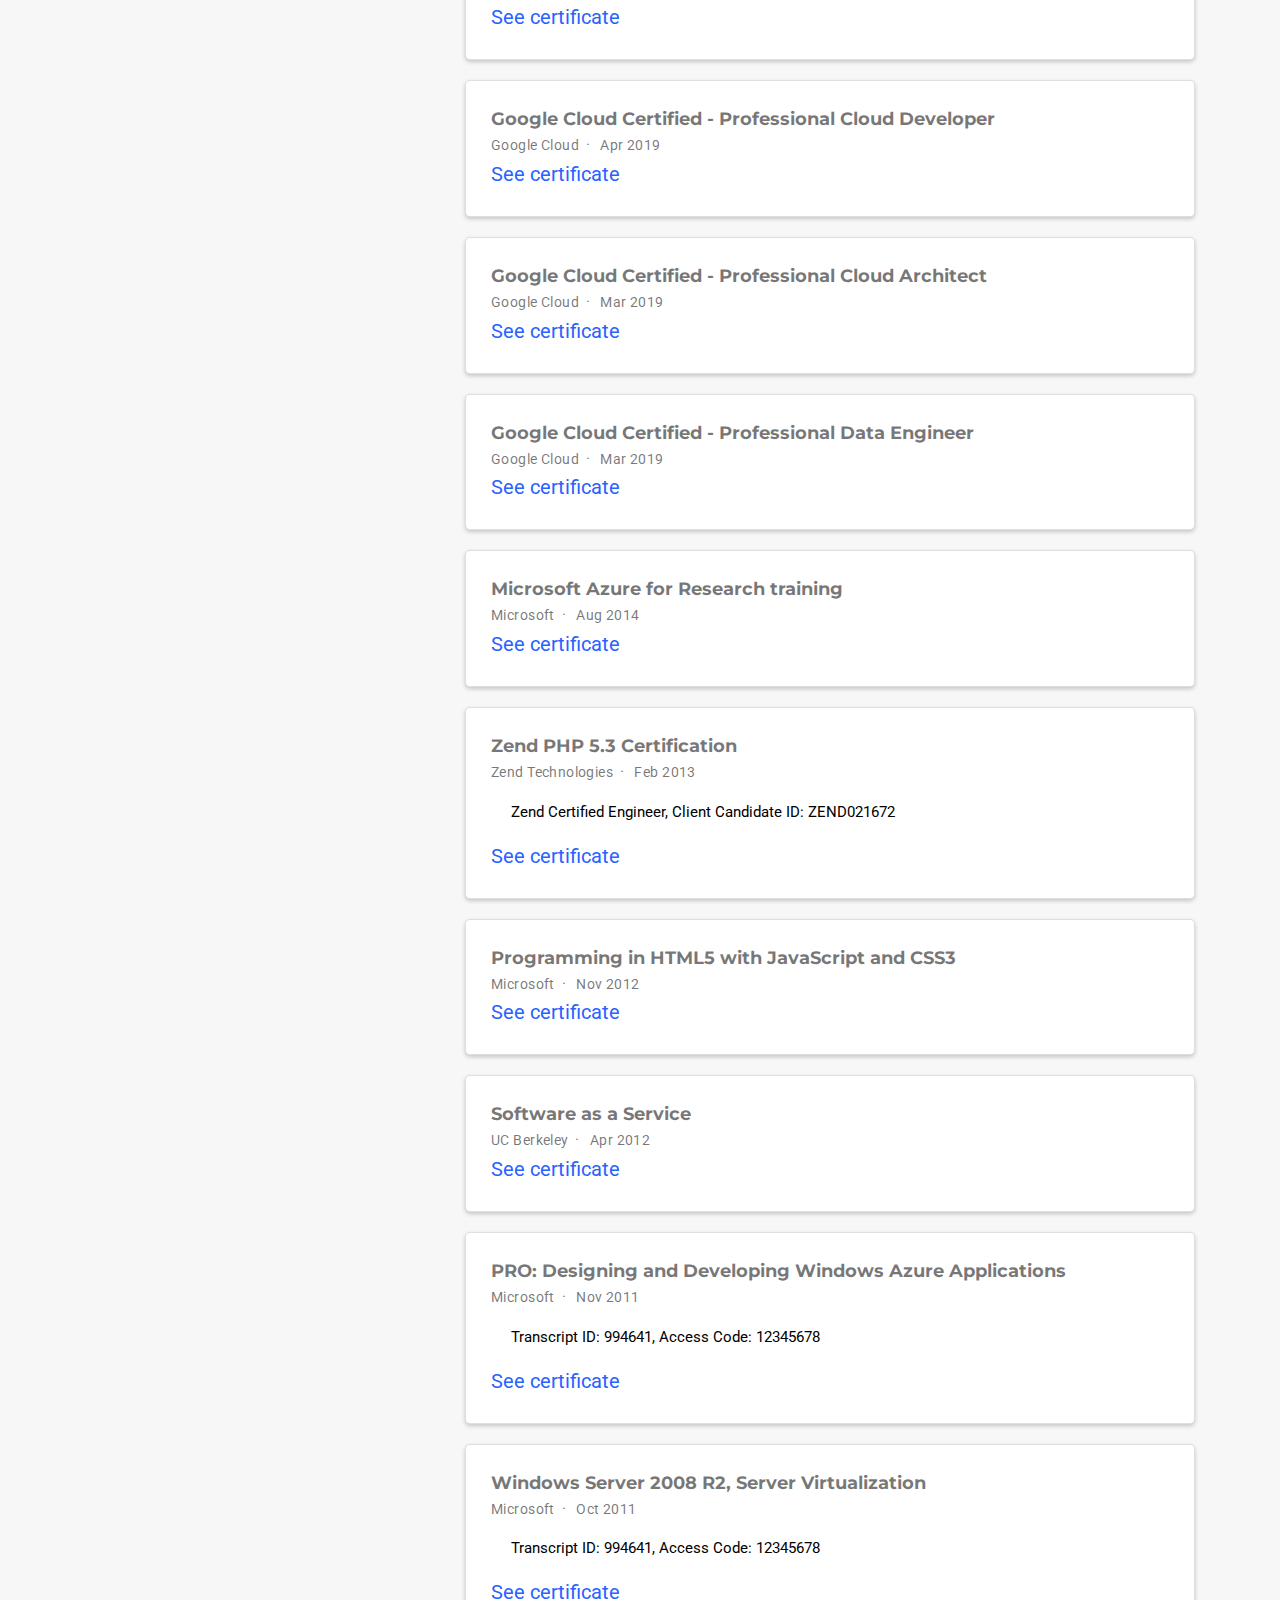
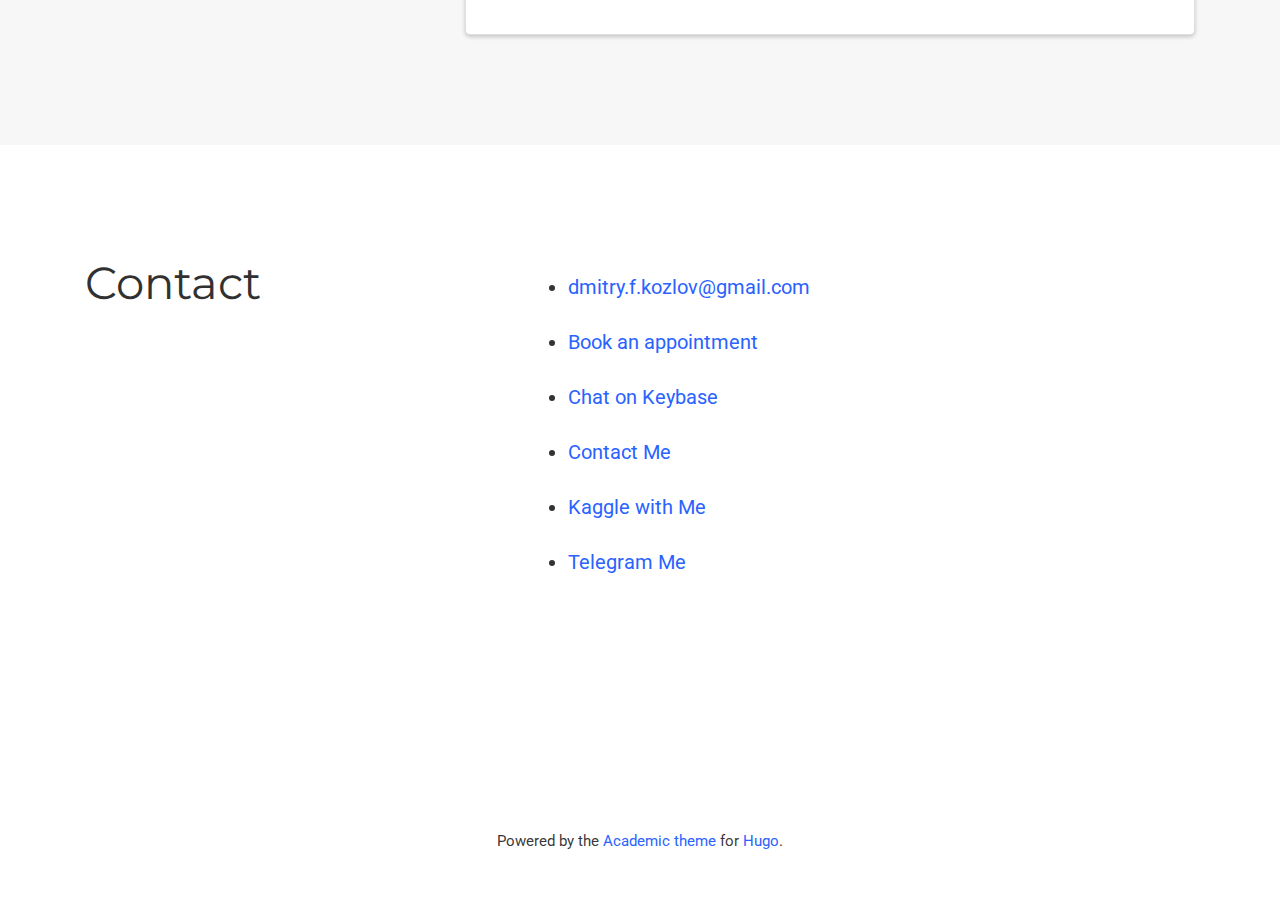
==== commit 42f847fb: "update links in index.html" ====
--- a/index.html
+++ b/index.html
@@ -907,7 +907,8 @@
             <div class="card-text"><ul>
 <li>Deep Learning Frameworks Infrastructure team.</li>
 <li>Ansible, Python, Bash, Go, Docker, Moby BuildKit, GitLab CI, Multi-arch containers build and release</li>
-<li>Multi-GPU training and inference</li>
+<li>Kubernetes, Grafana, Prometheus, OpenTelemetry</li>
+<li>Multi-GPU multi-node training and inference</li>
 <li>Systems and applications maintenance</li>
 <li>Ansible roles and playbooks for configuring GPUs-enabled systems from scratch</li>
 <li>Slurm cluster configuration and maintenance</li>
@@ -1387,7 +1388,7 @@
           
 
           
-            <a class="card-link" href="https://www.dropbox.com/s/3wqwf9z1j1ejzjm/GCP_Professional_Cloud_Developer.pdf?dl=0" target="_blank" rel="noopener">
+            <a class="card-link" href="https://www.dropbox.com/scl/fi/oqombv5dxjum2kgmkmssf/GCP_Professional_Cloud_Developer.pdf?rlkey=r2oij1s96fp60zm0yk0g2ouv5&amp;st=hux83pu7&amp;dl=0" target="_blank" rel="noopener">
               See certificate
             </a>
           
@@ -1404,7 +1405,7 @@
           
 
           
-            <a class="card-link" href="https://www.dropbox.com/s/tf68kghusezgeb6/GCP_Professional_Cloud_Architect.pdf?dl=0" target="_blank" rel="noopener">
+            <a class="card-link" href="https://www.dropbox.com/scl/fi/4ougy9uube4lhbj5azegi/GCP_Professional_Cloud_Architect.pdf?rlkey=5knea398n7np17jhgf5jynhau&amp;st=acjxwsli&amp;dl=0" target="_blank" rel="noopener">
               See certificate
             </a>
           
@@ -1421,7 +1422,7 @@
           
 
           
-            <a class="card-link" href="https://www.dropbox.com/s/q4ucyws8koz0afi/GCP_Professional_Data_Engineer.pdf?dl=0" target="_blank" rel="noopener">
+            <a class="card-link" href="https://www.dropbox.com/scl/fi/57ofzhk8vsz79i67sl7z6/GCP_Professional_Data_Engineer.pdf?rlkey=cbkfs597fz87pemupezg3dmpn&amp;st=e6saag12&amp;dl=0" target="_blank" rel="noopener">
               See certificate
             </a>
           
